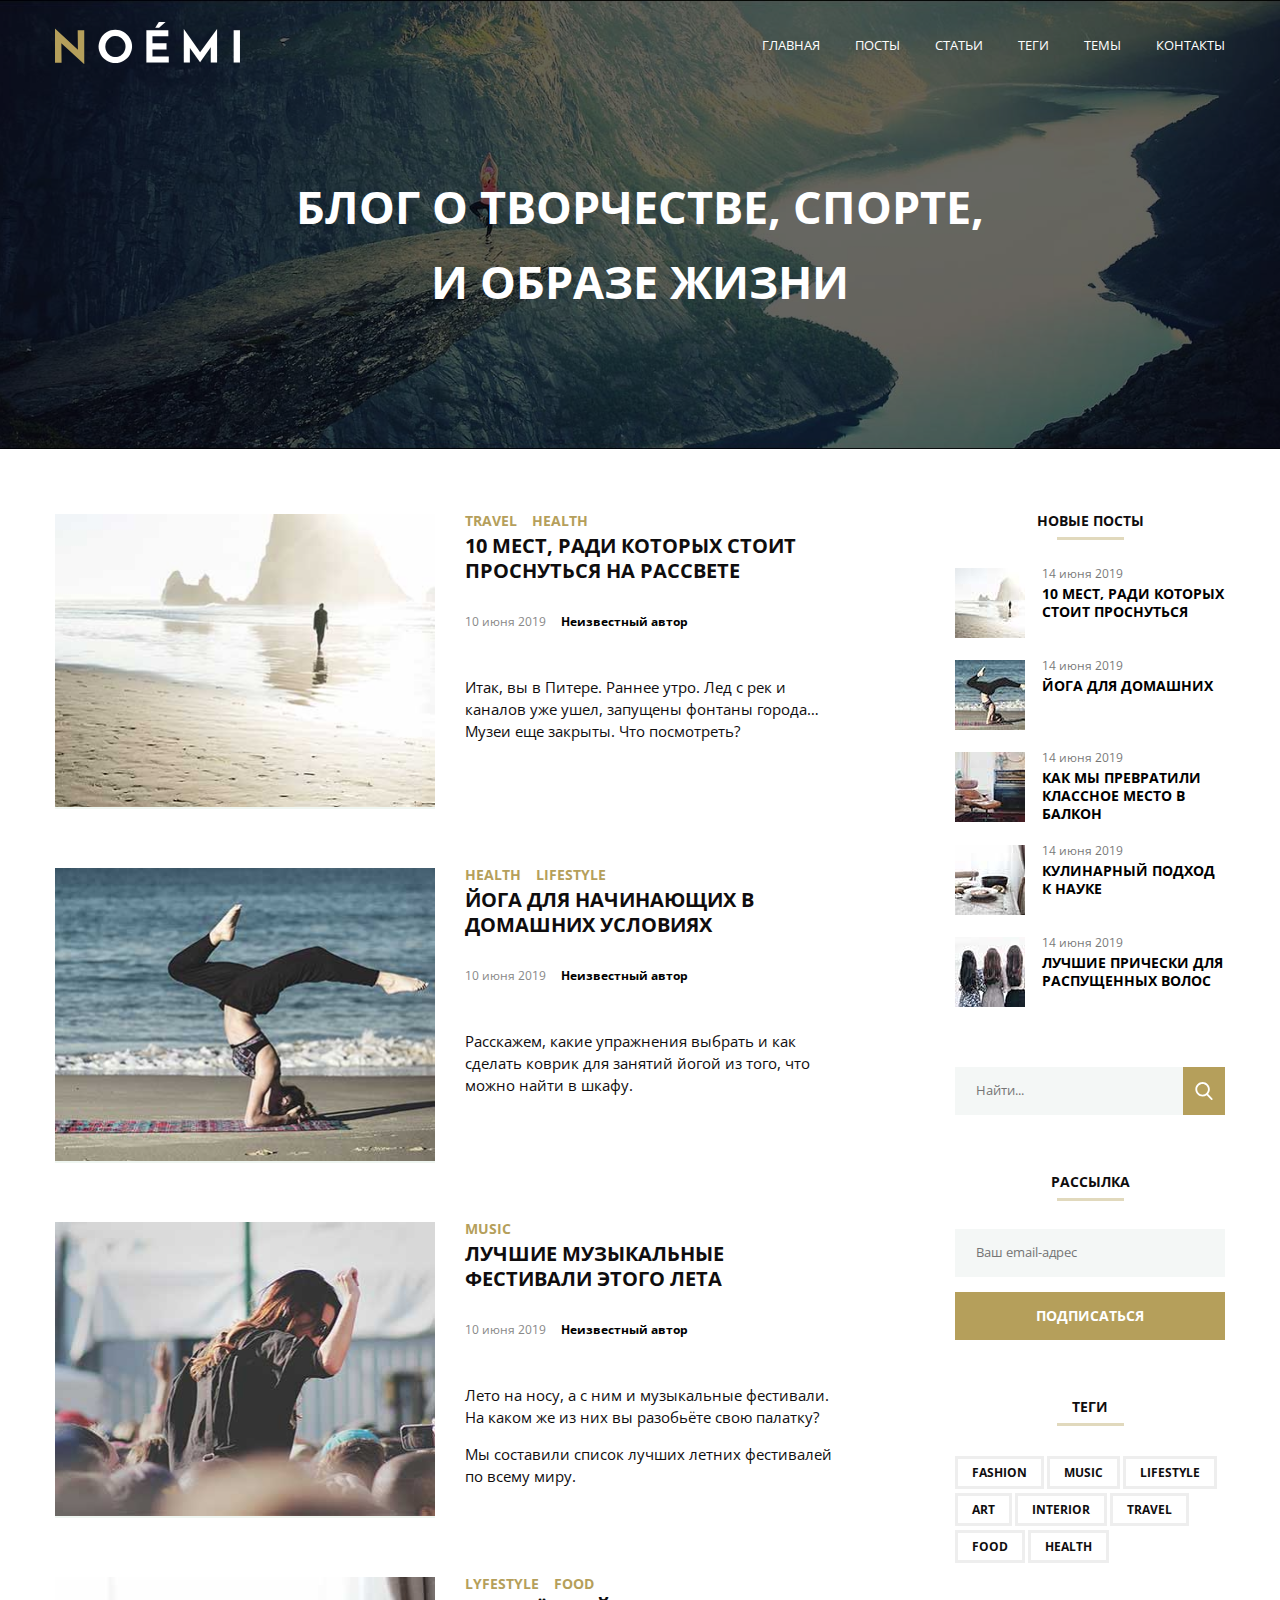
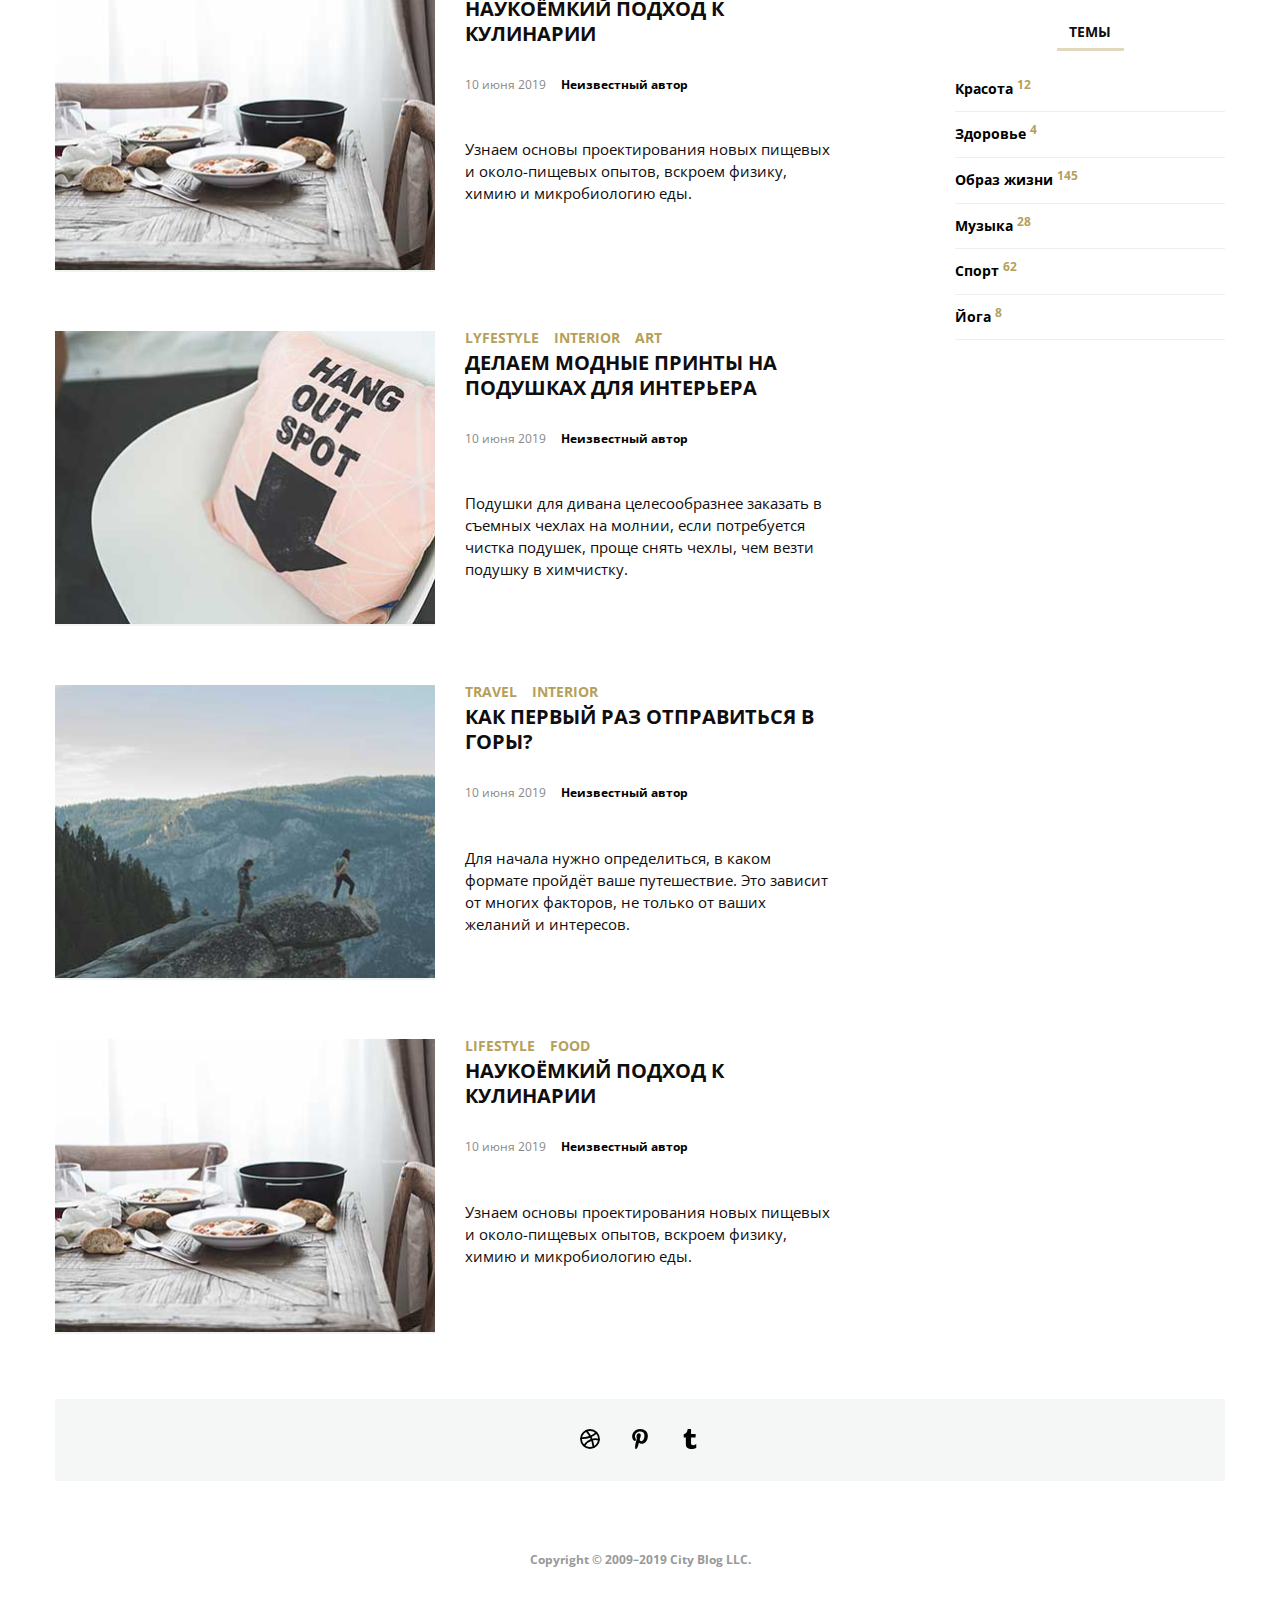
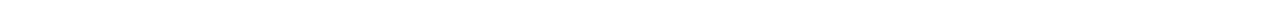
==== index.html @ 43c0dc13 "Закончена верстка макета, без адаптива. Сделан ПиксельПерфект" ====
<!DOCTYPE html>
<html lang="en">

<head>
    <meta charset="UTF-8">
    <meta http-equiv="X-UA-Compatible" content="IE=edge">
    <meta name="viewport" content="width=device-width, initial-scale=1.0">
    <title>NOEMI Modern</title>
    <!-- style -->
    <link rel="stylesheet" href="./css/style.css">
</head>

<body>

    <!-- header -->
    <header class="header">
        <div class="container header-wrp">
            <div class="header-line">
                <div class="header-logo">
                    <a href="#" title="NOEMI Modern">
                        <img class="header-logo__img" src="./images/noemi-logo.svg" alt="Логотип">
                    </a>
                </div>
                <nav class="header-nav">
                    <ul class="header-nav__list">
                        <li class="header-nav__item">
                            <a class="header-nav__link" href="#" title="Главная">Главная</a>
                        </li>
                        <li class="header-nav__item">
                            <a class="header-nav__link" href="#" title="Посты">Посты</a>
                        </li>
                        <li class="header-nav__item">
                            <a class="header-nav__link" href="#" title="Статьи">Статьи</a>
                        </li>
                        <li class="header-nav__item">
                            <a class="header-nav__link" href="#" title="Теги">Теги</a>
                        </li>
                        <li class="header-nav__item">
                            <a class="header-nav__link" href="#" title="Темы">Темы</a>
                        </li>
                        <li class="header-nav__item">
                            <a class="header-nav__link" href="#" title="Контакты">Контакты</a>
                        </li>
                    </ul>
                </nav>
            </div>
            <div class="header-intro">
                <h1 class="header-title">Блог о творчестве, спорте, и образе жизни</h1>
            </div>
        </div>
    </header>
    <!-- /header -->

    <!-- content -->
    <div class="container main-content-wrp">
        <!-- main -->
        <main class="main-content">

            <!-- article -->
            <article class="article">
                <!-- image -->
                <div class="article-image">
                    <img class="article-image__img" src="./images/last-post1.jpg"
                        alt="10 мест, ради которых стоит проснуться на рассвете">
                    <a class="article-image__link" href="#"
                        title="10 мест, ради которых стоит проснуться на рассвете">10 мест, ради которых стоит
                        проснуться на рассвете</a>
                </div>
                <!-- /image -->
                <header class="article-header">
                    <!-- tags -->
                    <ul class="article-tags__list">
                        <li class="article-tags__item">
                            <a class="article-tags__link" href="#">Travel</a>
                        </li>
                        <li class="article-tags__item">
                            <a class="article-tags__link" href="#">Health</a>
                        </li>
                    </ul>
                    <!-- /tags -->
                    <!-- title -->
                    <h3 class="article-title">
                        <a class="article-title__link" href="#">10 мест, ради которых стоит проснуться на рассвете</a>
                    </h3>
                    <!-- /title -->
                    <div class="time-and-author__wrp">
                        <!-- time -->
                        <span class="article-time">10 июня 2019</span>
                        <!-- /time -->
                        <!-- author -->
                        <div class="article-author">Неизвестный автор</div>
                        <!-- /author -->
                    </div>
                    <!-- text -->
                    <div class="article__text">
                        <p>
                            Итак, вы в Питере. Раннее утро. Лед с рек и каналов уже ушел, запущены фонтаны города… Музеи
                            еще закрыты. Что посмотреть?
                        </p>
                    </div>
                    <!-- /text -->
                </header>
            </article>
            <!-- /article -->

            <!-- article -->
            <article class="article">
                <!-- image -->
                <div class="article-image">
                    <img class="article-image__img" src="./images/last-post2.jpg"
                        alt="ЙОга для начинающих в домашних условиях">
                    <a class="article-image__link" href="#" title="ЙОга для начинающих в домашних условиях">ЙОга для
                        начинающих в домашних условиях</a>
                </div>
                <!-- /image -->
                <header class="article-header">
                    <!-- tags -->
                    <ul class="article-tags__list">
                        <li class="article-tags__item">
                            <a class="article-tags__link" href="#">health</a>
                        </li>
                        <li class="article-tags__item">
                            <a class="article-tags__link" href="#">lifestyle</a>
                        </li>
                    </ul>
                    <!-- /tags -->
                    <!-- title -->
                    <h3 class="article-title">
                        <a class="article-title__link" href="#">ЙОга для начинающих в домашних условиях</a>
                    </h3>
                    <!-- /title -->
                    <div class="time-and-author__wrp">
                        <!-- time -->
                        <span class="article-time">10 июня 2019</span>
                        <!-- /time -->
                        <!-- author -->
                        <div class="article-author">Неизвестный автор</div>
                        <!-- /author -->
                    </div>
                    <!-- text -->
                    <div class="article__text">
                        <p>
                            Расскажем, какие упражнения выбрать и как сделать коврик для занятий йогой из того, что
                            можно найти в шкафу.
                        </p>
                    </div>
                    <!-- /text -->
                </header>
            </article>
            <!-- /article -->

            <!-- article -->
            <article class="article">
                <!-- image -->
                <div class="article-image">
                    <img class="article-image__img" src="./images/last-post3.jpg"
                        alt="Лучшие музыкальные фестивали этого лета">
                    <a class="article-image__link" href="#" title="Лучшие музыкальные фестивали этого лета">Лучшие
                        музыкальные фестивали этого лета</a>
                </div>
                <!-- /image -->
                <header class="article-header">
                    <!-- tags -->
                    <ul class="article-tags__list">
                        <li class="article-tags__item">
                            <a class="article-tags__link" href="#">music</a>
                        </li>
                    </ul>
                    <!-- /tags -->
                    <!-- title -->
                    <h3 class="article-title">
                        <a class="article-title__link" href="#">Лучшие музыкальные фестивали этого лета</a>
                    </h3>
                    <!-- /title -->
                    <div class="time-and-author__wrp">
                        <!-- time -->
                        <span class="article-time">10 июня 2019</span>
                        <!-- /time -->
                        <!-- author -->
                        <div class="article-author">Неизвестный автор</div>
                        <!-- /author -->
                    </div>
                    <!-- text -->
                    <div class="article__text">
                        <p>
                            Лето на носу, а с ним и музыкальные фестивали. На каком же из них вы разобьёте свою палатку?
                        </p>
                        <p>
                            Мы составили список лучших летних фестивалей по всему миру.
                        </p>
                    </div>
                    <!-- /text -->
                </header>
            </article>
            <!-- /article -->

            <!-- article -->
            <article class="article">
                <!-- image -->
                <div class="article-image">
                    <img class="article-image__img" src="./images/last-post4.jpg" alt="Наукоёмкий подход к кулинарии">
                    <a class="article-image__link" href="#" title="Наукоёмкий подход к кулинарии">Наукоёмкий подход к
                        кулинарии</a>
                </div>
                <!-- /image -->
                <header class="article-header">
                    <!-- tags -->
                    <ul class="article-tags__list">
                        <li class="article-tags__item">
                            <a class="article-tags__link" href="#">LYFESTYLE</a>
                        </li>
                        <li class="article-tags__item">
                            <a class="article-tags__link" href="#">food</a>
                        </li>
                    </ul>
                    <!-- /tags -->
                    <!-- title -->
                    <h3 class="article-title">
                        <a class="article-title__link" href="#">Наукоёмкий подход к кулинарии</a>
                    </h3>
                    <!-- /title -->
                    <div class="time-and-author__wrp">
                        <!-- time -->
                        <span class="article-time">10 июня 2019</span>
                        <!-- /time -->
                        <!-- author -->
                        <div class="article-author">Неизвестный автор</div>
                        <!-- /author -->
                    </div>
                    <!-- text -->
                    <div class="article__text">
                        <p>
                            Узнаем основы проектирования новых пищевых и около-пищевых опытов, вскроем физику, химию и
                            микробиологию еды.
                        </p>
                    </div>
                    <!-- /text -->
                </header>
            </article>
            <!-- /article -->

            <!-- article -->
            <article class="article">
                <!-- image -->
                <div class="article-image">
                    <img class="article-image__img" src="./images/last-post5.jpg"
                        alt="делаем модные принты на подушках для интерьера">
                    <a class="article-image__link" href="#"
                        title="делаем модные принты на подушках для интерьера ">делаем модные принты на подушках для
                        интерьера </a>
                </div>
                <!-- /image -->
                <header class="article-header">
                    <!-- tags -->
                    <ul class="article-tags__list">
                        <li class="article-tags__item">
                            <a class="article-tags__link" href="#">LYFESTYLE</a>
                        </li>
                        <li class="article-tags__item">
                            <a class="article-tags__link" href="#">INTERIOR</a>
                        </li>
                        <li class="article-tags__item">
                            <a class="article-tags__link" href="#">art</a>
                        </li>
                    </ul>
                    <!-- /tags -->
                    <!-- title -->
                    <h3 class="article-title">
                        <a class="article-title__link" href="#">делаем модные принты на подушках для интерьера </a>
                    </h3>
                    <!-- /title -->
                    <div class="time-and-author__wrp">
                        <!-- time -->
                        <span class="article-time">10 июня 2019</span>
                        <!-- /time -->
                        <!-- author -->
                        <div class="article-author">Неизвестный автор</div>
                        <!-- /author -->
                    </div>
                    <!-- text -->
                    <div class="article__text">
                        <p>
                            Подушки для дивана целесообразнее заказать в съемных чехлах на молнии, если потребуется
                            чистка подушек, проще снять чехлы, чем везти подушку в химчистку.
                        </p>
                    </div>
                    <!-- /text -->
                </header>
            </article>
            <!-- /article -->

            <!-- article -->
            <article class="article">
                <!-- image -->
                <div class="article-image">
                    <img class="article-image__img" src="./images/last-post6.jpg"
                        alt="Как первый раз отправиться в горы?">
                    <a class="article-image__link" href="#" title="Как первый раз отправиться в горы?">Как первый раз
                        отправиться в горы?</a>
                </div>
                <!-- /image -->
                <header class="article-header">
                    <!-- tags -->
                    <ul class="article-tags__list">
                        <li class="article-tags__item">
                            <a class="article-tags__link" href="#">Travel</a>
                        </li>
                        <li class="article-tags__item">
                            <a class="article-tags__link" href="#">INTERIOR</a>
                        </li>
                    </ul>
                    <!-- /tags -->
                    <!-- title -->
                    <h3 class="article-title">
                        <a class="article-title__link" href="#">Как первый раз отправиться в горы?</a>
                    </h3>
                    <!-- /title -->
                    <div class="time-and-author__wrp">
                        <!-- time -->
                        <span class="article-time">10 июня 2019</span>
                        <!-- /time -->
                        <!-- author -->
                        <div class="article-author">Неизвестный автор</div>
                        <!-- /author -->
                    </div>
                    <!-- text -->
                    <div class="article__text">
                        <p>
                            Для начала нужно определиться, в каком формате пройдёт ваше путешествие. Это зависит от
                            многих факторов, не только от ваших желаний и интересов.
                        </p>
                    </div>
                    <!-- /text -->
                </header>
            </article>
            <!-- /article -->

            <!-- article -->
            <article class="article">
                <!-- image -->
                <div class="article-image">
                    <img class="article-image__img" src="./images/last-post4.jpg" alt="Наукоёмкий подход к кулинарии">
                    <a class="article-image__link" href="#" title="Наукоёмкий подход к кулинарии">Наукоёмкий подход к
                        кулинарии</a>
                </div>
                <!-- /image -->
                <header class="article-header">
                    <!-- tags -->
                    <ul class="article-tags__list">
                        <li class="article-tags__item">
                            <a class="article-tags__link" href="#">lifestyle</a>
                        </li>
                        <li class="article-tags__item">
                            <a class="article-tags__link" href="#">food</a>
                        </li>
                    </ul>
                    <!-- /tags -->
                    <!-- title -->
                    <h3 class="article-title">
                        <a class="article-title__link" href="#">Наукоёмкий подход к кулинарии</a>
                    </h3>
                    <!-- /title -->
                    <div class="time-and-author__wrp">
                        <!-- time -->
                        <span class="article-time">10 июня 2019</span>
                        <!-- /time -->
                        <!-- author -->
                        <div class="article-author">Неизвестный автор</div>
                        <!-- /author -->
                    </div>
                    <!-- text -->
                    <div class="article__text">
                        <p>
                            Узнаем основы проектирования новых пищевых и около-пищевых опытов, вскроем физику, химию и
                            микробиологию еды.
                        </p>
                    </div>
                    <!-- /text -->
                </header>
            </article>
            <!-- /article -->
        </main>
        <!-- /main -->

        <!-- sidebar -->
        <aside class="right-sidebar">
            <!-- latest-posts -->
            <div class="widget">
                <span class="widget__title">Новые посты</span>

                <!-- post -->
                <div class="latest-posts__wrp">
                    <div class="latest-post__image">
                        <img class="latest-post__img" src="./images/2.jpg" alt="10 мест, ради которых стоит проснуться">
                        <a class="latest-post-image__link" href="#" title="10 мест, ради которых стоит проснуться">10
                            мест, ради которых стоит проснуться</a>
                    </div>
                    <div class="latest-post__content">
                        <span class="latest-post__time">14 июня 2019</span>
                        <h4 class="latest-post__title">
                            <a class="latest-post__link" href="#">10 мест, ради которых стоит проснуться</a>
                        </h4>
                    </div>
                </div>
                <!-- /post -->

                <!-- post -->
                <div class="latest-posts__wrp">
                    <div class="latest-post__image">
                        <img class="latest-post__img" src="./images/151.jpg" alt="Йога для домашних">
                        <a class="latest-post-image__link" href="#" title="Йога для домашних">Йога для домашних</a>
                    </div>
                    <div class="latest-post__content">
                        <span class="latest-post__time">14 июня 2019</span>
                        <h4 class="latest-post__title">
                            <a class="latest-post__link" href="#">Йога для домашних</a>
                        </h4>
                    </div>
                </div>
                <!-- /post -->

                <!-- post -->
                <div class="latest-posts__wrp">
                    <div class="latest-post__image">
                        <img class="latest-post__img" src="./images/45.jpg"
                            alt="как мы превратили классное место в балкон">
                        <a class="latest-post-image__link" href="#"
                            title="как мы превратили классное место в балкон">как мы превратили классное место в
                            балкон</a>
                    </div>
                    <div class="latest-post__content">
                        <span class="latest-post__time">14 июня 2019</span>
                        <h4 class="latest-post__title">
                            <a class="latest-post__link" href="#">как мы превратили классное место в балкон</a>
                        </h4>
                    </div>
                </div>
                <!-- /post -->

                <!-- post -->
                <div class="latest-posts__wrp">
                    <div class="latest-post__image">
                        <img class="latest-post__img" src="./images/501.jpg" alt="Кулинарный подход к науке">
                        <a class="latest-post-image__link" href="#" title="Кулинарный подход к науке">Кулинарный подход
                            к науке</a>
                    </div>
                    <div class="latest-post__content">
                        <span class="latest-post__time">14 июня 2019</span>
                        <h4 class="latest-post__title">
                            <a class="latest-post__link" href="#">Кулинарный подход к науке</a>
                        </h4>
                    </div>
                </div>
                <!-- /post -->

                <!-- post -->
                <div class="latest-posts__wrp">
                    <div class="latest-post__image">
                        <img class="latest-post__img" src="./images/7.jpg" alt="Кулинарный подход к науке">
                        <a class="latest-post-image__link" href="#" title="лучшие прически для распущенных волос">лучшие
                            прически для распущенных волос</a>
                    </div>
                    <div class="latest-post__content">
                        <span class="latest-post__time">14 июня 2019</span>
                        <h4 class="latest-post__title">
                            <a class="latest-post__link" href="#">лучшие прически для распущенных волос</a>
                        </h4>
                    </div>
                </div>
                <!-- /post -->
            </div>
            <!-- /latest-posts -->

            <!-- search-form -->
            <div class="widget">
                <form class="search-form" action="#" method="post">
                    <label class="search-form__label">
                        <input class="search-form__input widget-input" type="text" placeholder="Найти..." required>
                    </label>
                    <input class="search-form__button widget-button" type="submit" value="">
                </form>
            </div>

            <!-- /search-form -->

            <!-- search-form -->
            <div class="widget">
                <span class="widget__title">Рассылка</span>

                <form class="subscribe-form" action="#" method="post">
                    <label class="subscribe-form__label">
                        <input class="widget-input" type="email" placeholder="Ваш email-адрес" required>
                    </label>
                    <input class="subscribe-form__button widget-button" type="submit" value="Подписаться">
                </form>
            </div>
            <!-- /search-form -->

            <!-- tags -->
            <div class="widget">
                <span class="widget__title">Теги</span>

                <ul class="tags-widget__list">
                    <li class="tags-widget__item">
                        <a class="tags-widget__link" href="#">fashion</a>
                    </li>
                    <li class="tags-widget__item">
                        <a class="tags-widget__link" href="#">music</a>
                    </li>
                    <li class="tags-widget__item">
                        <a class="tags-widget__link" href="#">lifestyle</a>
                    </li>
                    <li class="tags-widget__item">
                        <a class="tags-widget__link" href="#">art</a>
                    </li>
                    <li class="tags-widget__item">
                        <a class="tags-widget__link" href="#">interior</a>
                    </li>
                    <li class="tags-widget__item">
                        <a class="tags-widget__link" href="#">travel</a>
                    </li>
                    <li class="tags-widget__item">
                        <a class="tags-widget__link" href="#">food</a>
                    </li>
                    <li class="tags-widget__item">
                        <a class="tags-widget__link" href="#">health</a>
                    </li>
                </ul>
            </div>
            <!-- /tags -->

            <!-- categories -->
            <div class="widget">
                <span class="widget__title">Темы</span>
                
                <ul class="categories-widget__list">
                    <li class="categories-widget__item">
                        <a class="categories-widget__link" href="#">Красота</a>
                        <span class="categories-widget__counter">12</span>
                    </li>
                    <li class="categories-widget__item">
                        <a class="categories-widget__link" href="#">Здоровье</a>
                        <span class="categories-widget__counter">4</span>
                    </li>
                    <li class="categories-widget__item">
                        <a class="categories-widget__link" href="#">Образ жизни</a>
                        <span class="categories-widget__counter">145</span>
                    </li>
                    <li class="categories-widget__item">
                        <a class="categories-widget__link" href="#">Музыка</a>
                        <span class="categories-widget__counter">28</span>
                    </li>
                    <li class="categories-widget__item">
                        <a class="categories-widget__link" href="#">Спорт</a>
                        <span class="categories-widget__counter">62</span>
                    </li>
                    <li class="categories-widget__item">
                        <a class="categories-widget__link" href="#">Йога</a>
                        <span class="categories-widget__counter">8</span>
                    </li>
                </ul>
            </div>            
            <!-- /categories -->

        </aside>
        <!-- /sidebar -->
    </div>
    <!-- /content -->

    <!-- footer -->
    <footer class="footer">
        <div class="container">
            <div class="social">
                <nav class="social-nav">
                    <!-- social-link -->
                    <a class="social-nav__link" href="#" target="_blank" title="Dribbble">
                        <svg xmlns="http://www.w3.org/2000/svg" height="20" width="20" viewBox="0 0 20 20">
                            <g fill="none" fill-rule="evenodd" stroke="#000" stroke-linecap="round"
                                stroke-linejoin="round" stroke-width="1.8" transform="translate(1 1)">
                                <circle cx="9" cy="9" r="9" />
                                <path
                                    d="M5.4.9c2.1222 2.3565 3.7222 4.7865 4.8 7.29 1.0778 2.5035 1.8778 5.4735 2.4 8.91" />
                                <path
                                    d="M.201 8.0853c3.4904.1103 6.5893-.4006 9.2966-1.5327C12.257 5.399 14.191 4.1147 15.3 2.7M3.6 15.3c1.8876-3.0496 4.9253-4.963 7.4854-5.748 2.8247-.866 4.3048-.6496 6.9146.2087" />
                            </g>
                        </svg>
                    </a>
                    <!-- /social-link -->
                    <!-- social-link -->
                    <a class="social-nav__link" href="#" target="_blank" title="Pinterest">
                        <svg xmlns="http://www.w3.org/2000/svg" height="20" width="20" viewBox="0 0 310.05 310.05">
                            <g id="XMLID_798_">
                                <path id="XMLID_799_" d="M245.265,31.772C223.923,11.284,194.388,0,162.101,0c-49.32,0-79.654,20.217-96.416,37.176
		c-20.658,20.9-32.504,48.651-32.504,76.139c0,34.513,14.436,61.003,38.611,70.858c1.623,0.665,3.256,1,4.857,1
		c5.1,0,9.141-3.337,10.541-8.69c0.816-3.071,2.707-10.647,3.529-13.936c1.76-6.495,0.338-9.619-3.5-14.142
		c-6.992-8.273-10.248-18.056-10.248-30.788c0-37.818,28.16-78.011,80.352-78.011c41.412,0,67.137,23.537,67.137,61.425
		c0,23.909-5.15,46.051-14.504,62.35c-6.5,11.325-17.93,24.825-35.477,24.825c-7.588,0-14.404-3.117-18.705-8.551
		c-4.063-5.137-5.402-11.773-3.768-18.689c1.846-7.814,4.363-15.965,6.799-23.845c4.443-14.392,8.643-27.985,8.643-38.83
		c0-18.55-11.404-31.014-28.375-31.014c-21.568,0-38.465,21.906-38.465,49.871c0,13.715,3.645,23.973,5.295,27.912
		c-2.717,11.512-18.865,79.953-21.928,92.859c-1.771,7.534-12.44,67.039,5.219,71.784c19.841,5.331,37.576-52.623,39.381-59.172
		c1.463-5.326,6.582-25.465,9.719-37.845c9.578,9.226,25,15.463,40.006,15.463c28.289,0,53.73-12.73,71.637-35.843
		c17.367-22.418,26.932-53.664,26.932-87.978C276.869,77.502,265.349,51.056,245.265,31.772z" />
                            </g>
                        </svg>
                    </a>
                    <!-- /social-link -->
                    <!-- social-link -->
                    <a class="social-nav__link" href="#" target="_blank" title="Tumblr">
                        <svg xmlns="http://www.w3.org/2000/svg" height="20" width="20" viewBox="0 0 310 310">
                            <g id="XMLID_828_">
                                <path id="XMLID_829_" d="M249.775,236.928c-1.613-0.873-3.58-0.789-5.119,0.221c-14.15,9.295-28.469,14.007-42.557,14.007
		c-7.678,0-14.285-1.725-20.236-5.297c-4.023-2.366-6.688-5.399-8.139-9.257c-1.107-2.978-2.43-10.9-2.43-31.739v-71.945h66.168
		c2.762,0,5-2.239,5-5V80.818c0-2.762-2.238-5-5-5h-66.168V5c0-2.762-2.238-5-5-5h-42.684c-2.523,0-4.652,1.881-4.961,4.386
		c-1.836,14.831-5.201,27.143-10.01,36.601c-4.744,9.381-11.141,17.526-19.018,24.216c-7.842,6.687-17.451,11.899-28.563,15.491
		c-2.064,0.667-3.463,2.589-3.463,4.758v42.466c0,2.761,2.238,5,5,5h28.168v100.237c0,14.492,1.523,25.36,4.656,33.218
		c3.158,7.955,8.83,15.496,16.863,22.418c7.922,6.801,17.568,12.104,28.67,15.758c10.971,3.618,23.73,5.452,37.922,5.452
		c12.416,0,24.141-1.269,34.85-3.772c10.73-2.514,22.779-6.91,35.811-13.065c1.75-0.826,2.865-2.587,2.865-4.521v-47.314
		C252.402,239.49,251.395,237.8,249.775,236.928z" />
                            </g>
                        </svg>
                    </a>
                    <!-- /social-link -->
                </nav>
            </div>
            <div class="copyrights">
                <span>Copyright © 2009–2019 City Blog LLC.</span>
            </div>
        </div>
    </footer>
    <!-- /footer -->

</body>

</html>
---- css/style.css ----
/* Reset CSS
   ========================================================================== */
@import url("./normalize.css");

/* Fonts
   ========================================================================== */
@import url('https://fonts.googleapis.com/css2?family=Open+Sans:ital,wght@0,400;0,500;0,600;0,700;1,400;1,500;1,600;1,700&display=swap');

/* Document
   ========================================================================== */
body {
    background: #fff;
    font-size: 15px;
    font-family: 'Open Sans', sans-serif;
    color: rgb(15, 13, 14);
    line-height: 1.467;
}

a {
    text-decoration: none;
    color: #0969da;
}

.container {
    margin: 0 auto;
    padding: 0 15px;
    max-width: 1170px;
}

/* Header
   ========================================================================== */
.header {
    padding: 22px 0 130px 0;
    background-image: url("../images/banner-bg.jpg");
    background-position: center center;
    background-size: cover;
    background-repeat: no-repeat;
    position: relative;
}

.header::before {
    content: "";
    background: #000;
    position: absolute;
    top: 0;
    left: 0;
    width: 100%;
    height: 100%;
    opacity: 0.6;
}

.header-wrp {
    position: relative;
    z-index: 10;
}

.header-line {
    display: flex;
    justify-content: space-between;
    align-items: center;
}

.header-logo {
    width: 185px;
}

.header-logo__img {
    width: 185px;
}

.header-nav {
    font-size: 13px;
    color: #fff;
    text-transform: uppercase;
}

.header-nav__list {
    display: flex;
    list-style: none;
    padding: 0;
    margin: 0;
}

.header-nav__item {
    /* padding: 5px; */
}

.header-nav__item:nth-child(1n+2) {
    margin: 0 0 0 35px;
}

.header-nav__link {
    color: inherit;
    text-decoration: none;
}

.header-nav__link:hover {
    text-decoration: underline;
}

.header-intro {
    max-width: 700px;
    /* margin: 125px auto 0 auto; */
    margin: 100px auto 0 auto;
    color: #fff;
    line-height: 1;
}

.header-title {
    font-size: 45px;
    font-weight: 700;
    text-transform: uppercase;
    line-height: 1.667;
    text-align: center;
    margin: 0;
}

/* Main-content
   ========================================================================== */
.main-content-wrp {
    display: flex;
    justify-content: space-between;
    padding-top: 65px;
    padding-bottom: 65px;
}

.main-content {
    box-sizing: border-box;
    /* width: 100%;
    margin: 0 120px 0 0; */
    flex: 0 0 780px;
}

.right-sidebar {
    box-sizing: border-box;
    flex: 0 0 270px;
}

/* Article
   ========================================================================== */
.article {
    display: flex;
    align-items: flex-start;
    font-size: 15px;
    font-family: "Open Sans";
    color: #0f0d0e;
}

.article:nth-child(1n+2) {
    margin: 59px 0 0 0;
}

.article-image {
    flex: 1 0 380px;

    background-color: #eff6f1;
    line-height: 1;
    margin: 0 30px 0 0;
    position: relative;
    overflow: hidden;
}

.article-image__img {
    width: 100%;
    height: 100%;
    object-fit: cover;
    transition: 1s;
}

/* .article-image__img .article-image__link:hover {
    transform: scale(1.2);
} */

.article-image__link {
    position: absolute;
    top: 0;
    left: 0;
    bottom: 0;
    right: 0;
    opacity: 0;
}

.article-header {}

.article-tags__list {
    display: flex;
    list-style: none;
    padding: 0;
    margin: 0;
    text-transform: uppercase;
    line-height: 1;
}

.article-tags__item {
    font-size: 14px;
    color: #b59f5b;
    font-weight: 700;
}

.article-tags__item:nth-child(1n+2) {
    margin: 0 0 0 15px;
}

.article-tags__link {
    color: inherit;
    text-decoration: none;
}

.article-tags__link:hover {
    text-decoration: underline;
}

.article-title {
    font-size: 20px;
    line-height: 25px;
    font-weight: 700;
    color: #0f0d0e;
    text-transform: uppercase;
    margin: 5px 0 30px 0;
}

.article-title__link {
    color: inherit;
    text-decoration: none;
    transition: color 0.2s ease-in;
}

.article-title__link:hover {
    color: #b59f5b;
}

.time-and-author__wrp {
    display: flex;
    margin: 0 0 45px 0;
}

.article-time {
    color: #888888;
    font-size: 12px;
}

.article-author {
    color: #000000;
    font-weight: 700;
    font-size: 12px;
    margin: 0 0 0 15px;
}

.article__text {}

.article__text p {
    /* margin: 0; */
}

/* Right sidebar
   ========================================================================== */
.widget {
    margin: 0 0 60px 0;
}

.widget__title {
    display: flex;
    flex-direction: column;
    align-items: center;
    text-align: center;
    margin: 0 0 28px 0;

    font-size: 14px;
    line-height: 1;
    font-weight: 700;
    color: #0f0d0e;
    text-transform: uppercase;
    /* position: relative; */

}

.widget__title::after {
    content: "";
    display: block;
    /* position: absolute;
    bottom: 0;
    right: 0; */
    width: 67px;
    height: 3px;
    background-color: #b59f5b;
    opacity: 0.4;
    margin: 9px 0 0 0;
}

.widget-input {
    width: 100%;
    max-height: 48px;
    box-sizing: border-box;
    padding: 19px;
    background-color: #f4f7f6;
    border: 2px solid #f4f7f6;

    font-size: 13px;
    color: #000000;
}

.widget-input:focus {
    outline: none;
    border: 2px solid #b59f5b;
}

.widget-button {
    height: 48px;
    border: 0;

    background-color: #b59f5b;

    font-size: 14px;
    color: #fff;
    font-weight: 700;
    text-align: center;
    text-transform: uppercase;

    cursor: pointer;
    transition: background-color 0.2s ease-in-out;
}

.widget-button:hover {
    background-color: #323232;
}

/* Latest Posts
   ========================================================================== */
.latest-posts {}

.latest-posts__wrp {
    display: flex;
    align-items: flex-start;
    font-size: 12px;
    color: #000000;
}

.latest-posts__wrp {
    margin: 0 0 22px 0;
}
.latest-posts__wrp:last-child {
    margin: 0;
}

.latest-post__image {
    flex: 0 0 70px;
    height: 70px;
    position: relative;
    line-height: 1;
    margin: 0 17px 0 0;
    background-color: #f4f7f6;
    overflow: hidden;
}

.latest-post__img {
    width: 100%;
    height: 100%;
    object-fit: cover;
}

.latest-post-image__link {
    display: block;
    position: absolute;
    top: 0;
    left: 0;
    width: 100%;
    height: 100%;
    border: 1px solid #000;
    opacity: 0;
}

.latest-post__content {}

.latest-post__time {
    display: block;
    margin: 0 0 5px 0;
    line-height: 1;
    opacity: 0.54;
}

.latest-post__title {
    margin: 0;
    font-size: 14px;
    line-height: 18px;
    font-weight: 700;
    text-transform: uppercase;
}

.latest-post__link {
    color: inherit;
    text-decoration: none;
    transition: color 0.2s ease-in;
}

.latest-post__link:hover {
    color: #b59f5b;
    text-decoration: none;
}

/* Search Form
   ========================================================================== */
.search-form {
    display: flex;
    align-items: center;
}

.search-form__label {
    /* display: block; */
    width: 100%;
}

.search-form__button {
    width: 48px;

    background-image: url("../images/search.svg");
    background-repeat: no-repeat;
    background-size: 18px 18px;
    background-position: center center;

    /* transform: translateX(-2px); */
}



/* Subscribe Form
   ========================================================================== */
.subscribe-form__label {
    /* display: block; */
}


.subscribe-form__button {
    width: 100%;
    margin: 15px 0 0 0;
}


/* Tags Widget
   ========================================================================== */
.tags-widget__list {
    list-style: none;
    margin: 0;
    padding: 0;
    font-size: 12px;
    line-height: 37px;
    font-weight: 700;
    color: #0f0d0e;
}

.tags-widget__item {
    display: inline-block;

}

.tags-widget__link {
    padding: 5px 14px;
    border: 3px solid #eeeeee;

    text-transform: uppercase;
    text-decoration: none;
    color: inherit;
    transition: border-color 0.2s ease-in-out;
}

.tags-widget__link:hover {
    border: 3px solid #b59f5b;
}


/* Categories Widget
   ========================================================================== */
.categories-widget__list {
    list-style: none;
    margin: 0;
    padding: 0;
    font-size: 14px;
    font-weight: 700;
    color: #000000;
}

.categories-widget__item:first-child {
    padding: 0 0 12px 0;
}

.categories-widget__item {
    padding: 12px 0;
    border-bottom: 1px solid #eeeeee;
}

.categories-widget__link {
    text-decoration: none;
    color: inherit;
    transition: color 0.2s ease-in-out;
}

.categories-widget__link:hover {
    color: #b59f5b;
}

.categories-widget__counter {
    position: relative;
    top: -5px;
    right: 0;

    font-size: 12px;
    color: #b59f5b;
}

/* Footer
   ========================================================================== */
.footer {
    padding: 0 0 40px 0;
}

.social {
    box-sizing: border-box;
    background-color: #f4f7f6;
    padding: 30px 0;
    margin: 0 0 70px 0;
}

.social-nav {
    display: flex;
    justify-content: center;
    align-items: center;
    line-height: 1;
}

.social-nav svg {
    width: auto;
    height: 20px;
}

.social-nav__link:nth-child(1n+2) {
    margin-left: 30px;
}

/* 
.social-nav__link:last-child {
    margin-right: 0;
} 
*/

.copyrights {
    font-size: 12px;
    font-weight: 700;
    color: #999999;
    text-align: center;
}
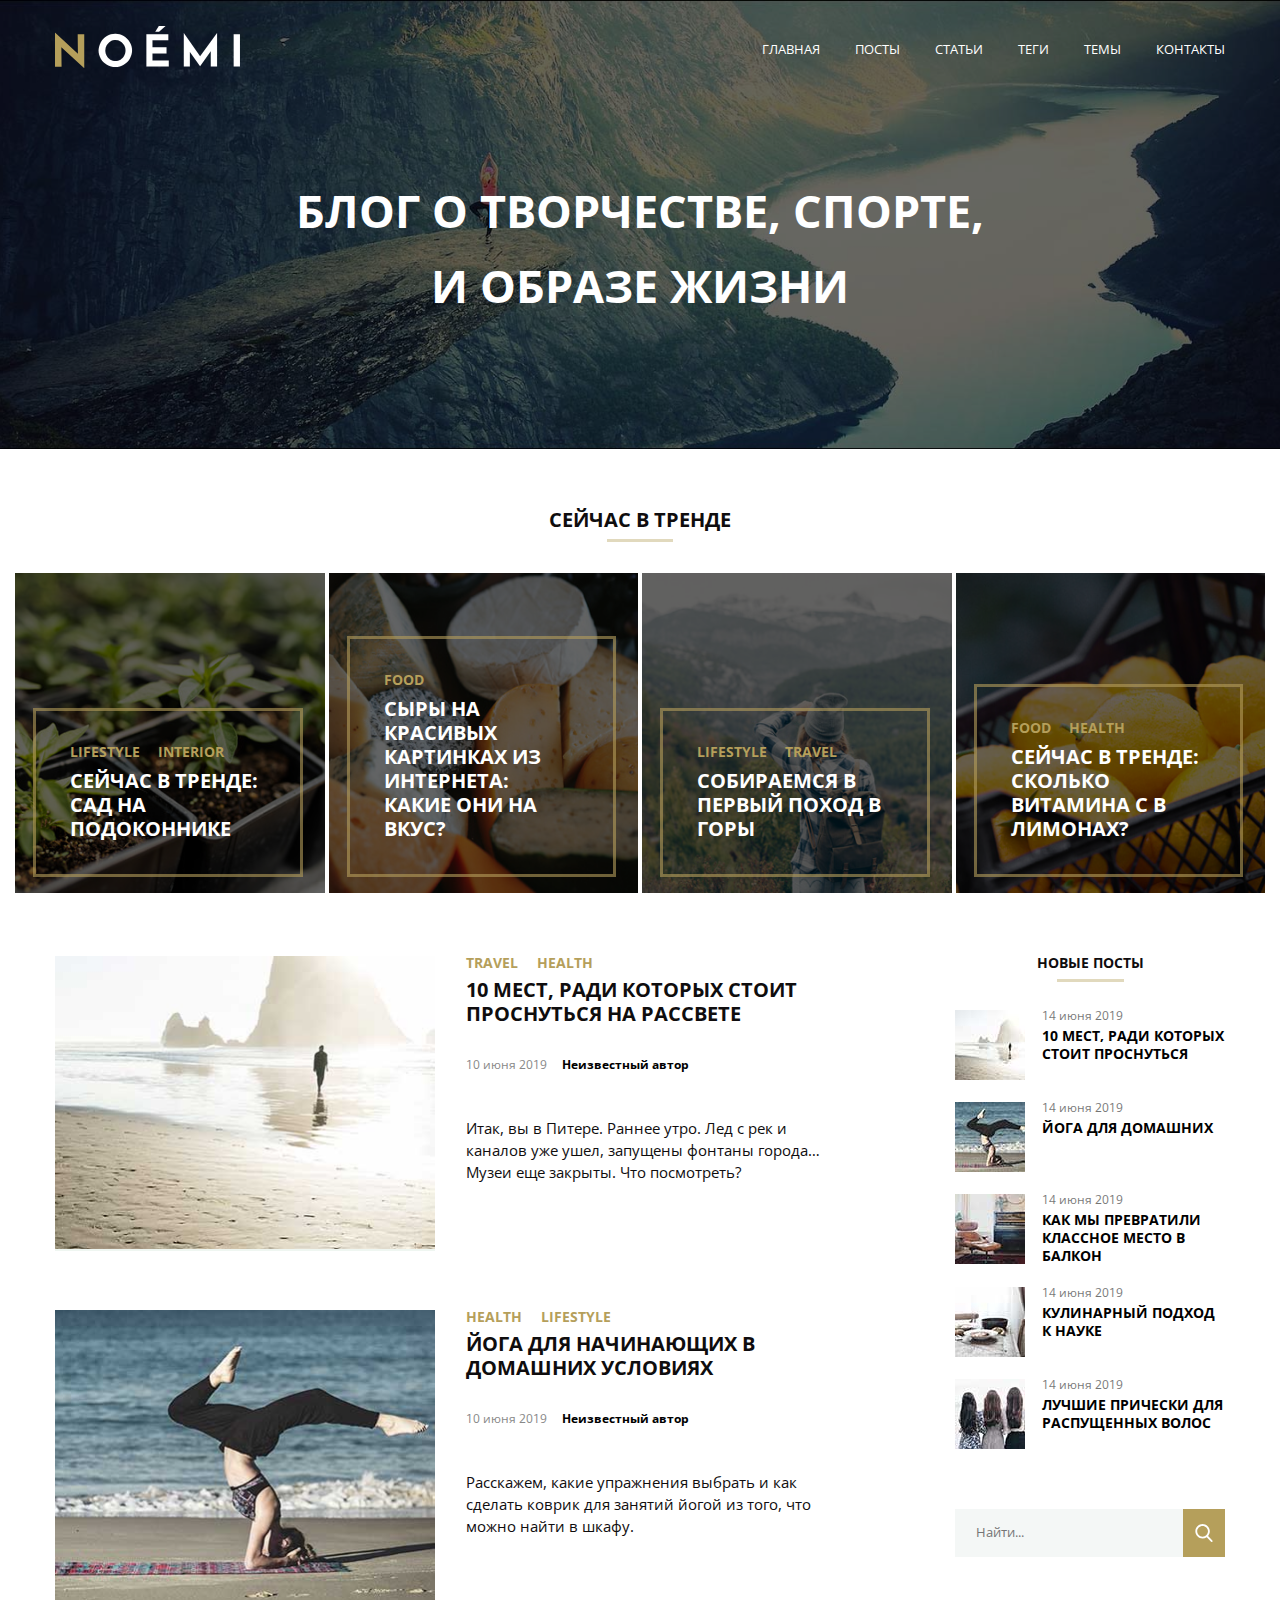
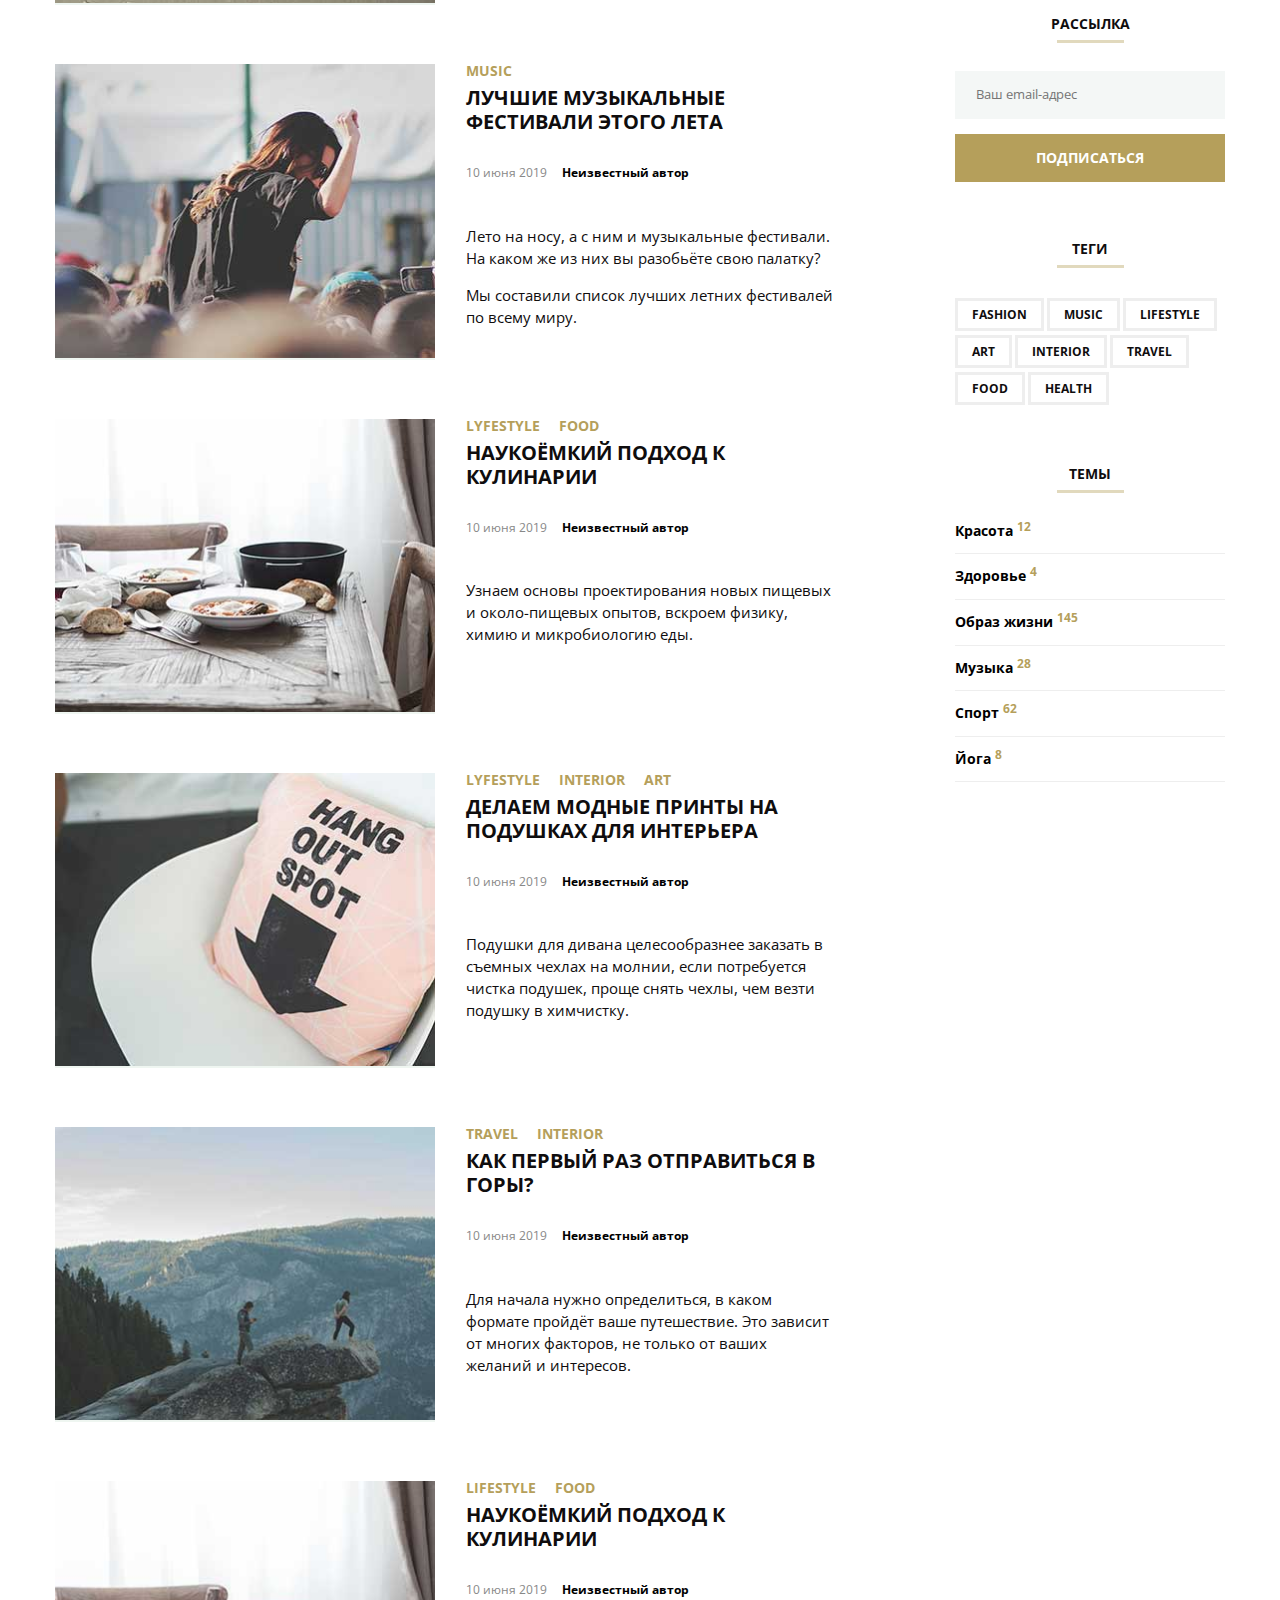
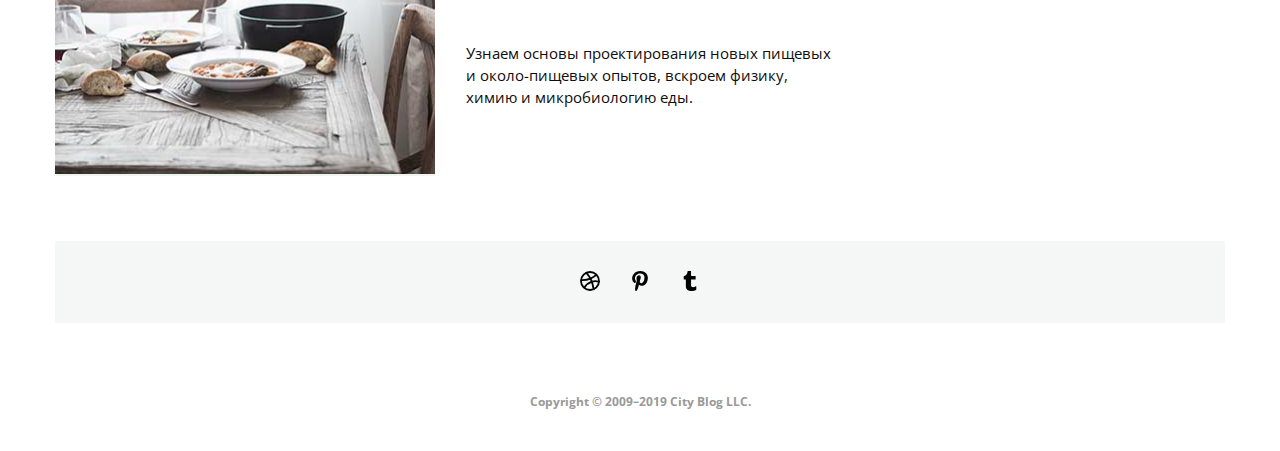
==== commit c5718ac2: "Добавил блок "Тренды" + мелки правки" ====
--- a/index.html
+++ b/index.html
@@ -50,6 +50,79 @@
         </div>
     </header>
     <!-- /header -->
+
+    <!-- trends -->
+    <section class="trends">
+        <!-- title -->
+        <h2 class="section__title">Сейчас в тренде</h2>
+        <!-- /title -->
+
+        <!-- content -->
+        <div class="trends-cards__wrp">
+            <!-- trends-card -->
+            <div class="trends-card">
+                <a class="card__link" href="#" title="Сейчас в тренде: сад на подоконнике"></a>
+                <img class="card__img" src="./images/trend1.jpg" alt="Сейчас в тренде: сад на подоконнике">
+                <div class="card__content">
+                    <ul class="card-category">
+                        <li class="card-category__item"><a class="card-category__link" href="#">lifestyle</a></li>
+                        <li class="card-category__item"><a class="card-category__link" href="#">interior</a></li>
+                    </ul>
+                    <h3 class="card__title">
+                        <a class="card__title__link" href="#" title="Сейчас в тренде: сад на подоконнике">Сейчас в тренде: сад на подоконнике</a>
+                    </h3>
+                </div>
+            </div>
+            <!-- /trends-card -->
+            <!-- trends-card -->
+            <div class="trends-card">
+                <a class="card__link" href="#" title="Cыры на красивых картинках из интернета: какие они на вкус?"></a>
+                <img class="card__img" src="./images/trend2.jpg" alt="Cыры на красивых картинках из интернета: какие они на вкус?">
+                <div class="card__content">
+                    <ul class="card-category">
+                        <li class="card-category__item"><a class="card-category__link" href="#">Food</a></li>
+                    </ul>
+                    <h3 class="card__title">
+                        <a class="card__title__link" href="#" title="Cыры на красивых картинках из интернета: какие они на вкус?">Cыры на красивых картинках из интернета: какие они на вкус?</a>
+                    </h3>
+                </div>
+            </div>
+            <!-- /trends-card -->
+            <!-- trends-card -->
+            <div class="trends-card">
+                <a class="card__link" href="#" title="СОБИРАЕМСЯ В ПЕРВЫЙ ПОХОД В ГОРЫ"></a>
+                <img class="card__img" src="./images/trend3.jpg" alt="СОБИРАЕМСЯ В ПЕРВЫЙ ПОХОД В ГОРЫ">
+                <div class="card__content">
+                    <ul class="card-category">
+                        <li class="card-category__item"><a class="card-category__link" href="#">lifestyle</a></li>
+                        <li class="card-category__item"><a class="card-category__link" href="#">Travel</a></li>
+                    </ul>
+                    <h3 class="card__title">
+                        <a class="card__title__link" href="#" title="СОБИРАЕМСЯ В ПЕРВЫЙ ПОХОД В ГОРЫ">СОБИРАЕМСЯ В ПЕРВЫЙ ПОХОД В ГОРЫ</a>
+                    </h3>
+                </div>
+            </div>
+            <!-- /trends-card -->
+            <!-- trends-card -->
+            <div class="trends-card">
+                <a class="card__link" href="#" title="Сейчас в тренде: сКОЛЬКО ВИТАМИНА c В ЛИМОНАХ?"></a>
+                <img class="card__img" src="./images/trend4.jpg" alt="Сейчас в тренде: сКОЛЬКО ВИТАМИНА c В ЛИМОНАХ?">
+                <div class="card__content">
+                    <ul class="card-category">
+                        <li class="card-category__item"><a class="card-category__link" href="#">food</a></li>
+                        <li class="card-category__item"><a class="card-category__link" href="#">health</a></li>
+                    </ul>
+                    <h3 class="card__title">
+                        <a class="card__title__link" href="#" title="Сейчас в тренде: сКОЛЬКО ВИТАМИНА c В ЛИМОНАХ?">Сейчас в тренде: сКОЛЬКО ВИТАМИНА c В ЛИМОНАХ?</a>
+                    </h3>
+                </div>
+            </div>
+            <!-- /trends-card -->
+        </div>
+        <!-- /content -->
+
+    </section>
+    <!-- /trends -->
 
     <!-- content -->
     <div class="container main-content-wrp">
@@ -532,7 +605,7 @@
             <!-- categories -->
             <div class="widget">
                 <span class="widget__title">Темы</span>
-                
+
                 <ul class="categories-widget__list">
                     <li class="categories-widget__item">
                         <a class="categories-widget__link" href="#">Красота</a>
@@ -559,7 +632,7 @@
                         <span class="categories-widget__counter">8</span>
                     </li>
                 </ul>
-            </div>            
+            </div>
             <!-- /categories -->
 
         </aside>
--- a/css/style.css
+++ b/css/style.css
@@ -30,7 +30,7 @@
 /* Header
    ========================================================================== */
 .header {
-    padding: 22px 0 130px 0;
+    padding: 26px 0 126px 0;
     background-image: url("../images/banner-bg.jpg");
     background-position: center center;
     background-size: cover;
@@ -115,12 +115,156 @@
     margin: 0;
 }
 
+/* Trends
+   ========================================================================== */
+.trends {
+    padding: 61px 0 0 0;
+}
+
+.section__title {
+    display: flex;
+    flex-direction: column;
+    align-items: center;
+    text-align: center;
+    margin: 0 0 31px 0;
+
+    font-size: 20px;
+    line-height: 1;
+    font-weight: 700;
+    color: #0f0d0e;
+    text-transform: uppercase;
+    /* position: relative; */
+
+}
+
+.section__title::after {
+    content: "";
+    display: block;
+    /* position: absolute;
+    bottom: 0;
+    right: 0; */
+    width: 66px;
+    height: 3px;
+    background-color: #b59f5b;
+    opacity: 0.4;
+    margin: 9px 0 0 0;
+}
+
+.trends-cards__wrp {
+    max-width: 1660px;
+    padding: 0 15px;
+    margin: 0 auto;
+
+    display: flex;
+    justify-content: space-between;
+}
+
+/* Trends-card
+   ========================================================================== */
+.trends-card {
+    /* border: 1px solid #000; */
+    box-sizing: border-box;
+    background-color: #eff6f1;
+    /* line-height: 0; */
+    /* width: 410px; */
+    width: 25%;
+    height: 320px;
+
+    position: relative;
+    overflow: hidden;
+}
+
+.trends-card:nth-child(1n+2) {
+    margin-left: 4px;
+}
+
+.trends-card::before {
+    content: "";
+    width: 100%;
+    height: 100%;
+    background-color: #000;
+    position: absolute;
+    opacity: 0.6;
+}
+
+.card__link {
+    position: absolute;
+    top: 0;
+    bottom: 0;
+    left: 0;
+    right: 0;
+    cursor: pointer;
+}
+
+.card__img {
+    width: 100%;
+    height: 100%;
+    object-fit: cover;
+}
+
+.card__content {
+    /* box-sizing: border-box; */
+    border: 3px solid rgba(181, 159, 91, 0.6);
+    padding: 33px 34px;
+    line-height: 1.2;
+    
+    position: absolute;
+    bottom: 16px;
+    left: 18px;
+    right: 22px;
+}
+
+.card-category {
+    list-style: none;
+    margin: 0;
+    padding: 0;
+    display: flex;
+    margin-bottom: 8px;
+
+    font-size: 14px;
+    font-weight: 700;
+    text-transform: uppercase;
+}
+
+.card-category__item {
+    color: #b59f5b;
+}
+.card-category__item:nth-child(1n+2) {
+    margin-left: 18px;
+}
+
+.card-category__link {
+    color: inherit;
+}
+
+.card-category__link:hover {
+    text-decoration: underline;
+}
+
+.card__title {
+    font-size: 20px;
+    font-weight: 700;
+    text-transform: uppercase;
+
+    color: #fff;
+    margin: 0;
+}
+
+.card__title__link {
+    color: inherit;
+    text-decoration: none;
+    transition: color 0.2s ease-in;
+}
+.card__title__link:hover {
+    color: #b59f5b;
+}
+
 /* Main-content
    ========================================================================== */
 .main-content-wrp {
     display: flex;
     justify-content: space-between;
-    padding-top: 65px;
+    padding-top: 63px;
     padding-bottom: 65px;
 }
 
@@ -155,7 +299,7 @@
 
     background-color: #eff6f1;
     line-height: 1;
-    margin: 0 30px 0 0;
+    margin: 0 31px 0 0;
     position: relative;
     overflow: hidden;
 }
@@ -198,7 +342,7 @@
 }
 
 .article-tags__item:nth-child(1n+2) {
-    margin: 0 0 0 15px;
+    margin: 0 0 0 19px;
 }
 
 .article-tags__link {
@@ -212,11 +356,11 @@
 
 .article-title {
     font-size: 20px;
-    line-height: 25px;
+    line-height: 1.2;
     font-weight: 700;
     color: #0f0d0e;
     text-transform: uppercase;
-    margin: 5px 0 30px 0;
+    margin: 8px 0 30px 0;
 }
 
 .article-title__link {
@@ -231,7 +375,7 @@
 
 .time-and-author__wrp {
     display: flex;
-    margin: 0 0 45px 0;
+    margin: 0 0 43px 0;
 }
 
 .article-time {
@@ -338,6 +482,7 @@
 .latest-posts__wrp {
     margin: 0 0 22px 0;
 }
+
 .latest-posts__wrp:last-child {
     margin: 0;
 }
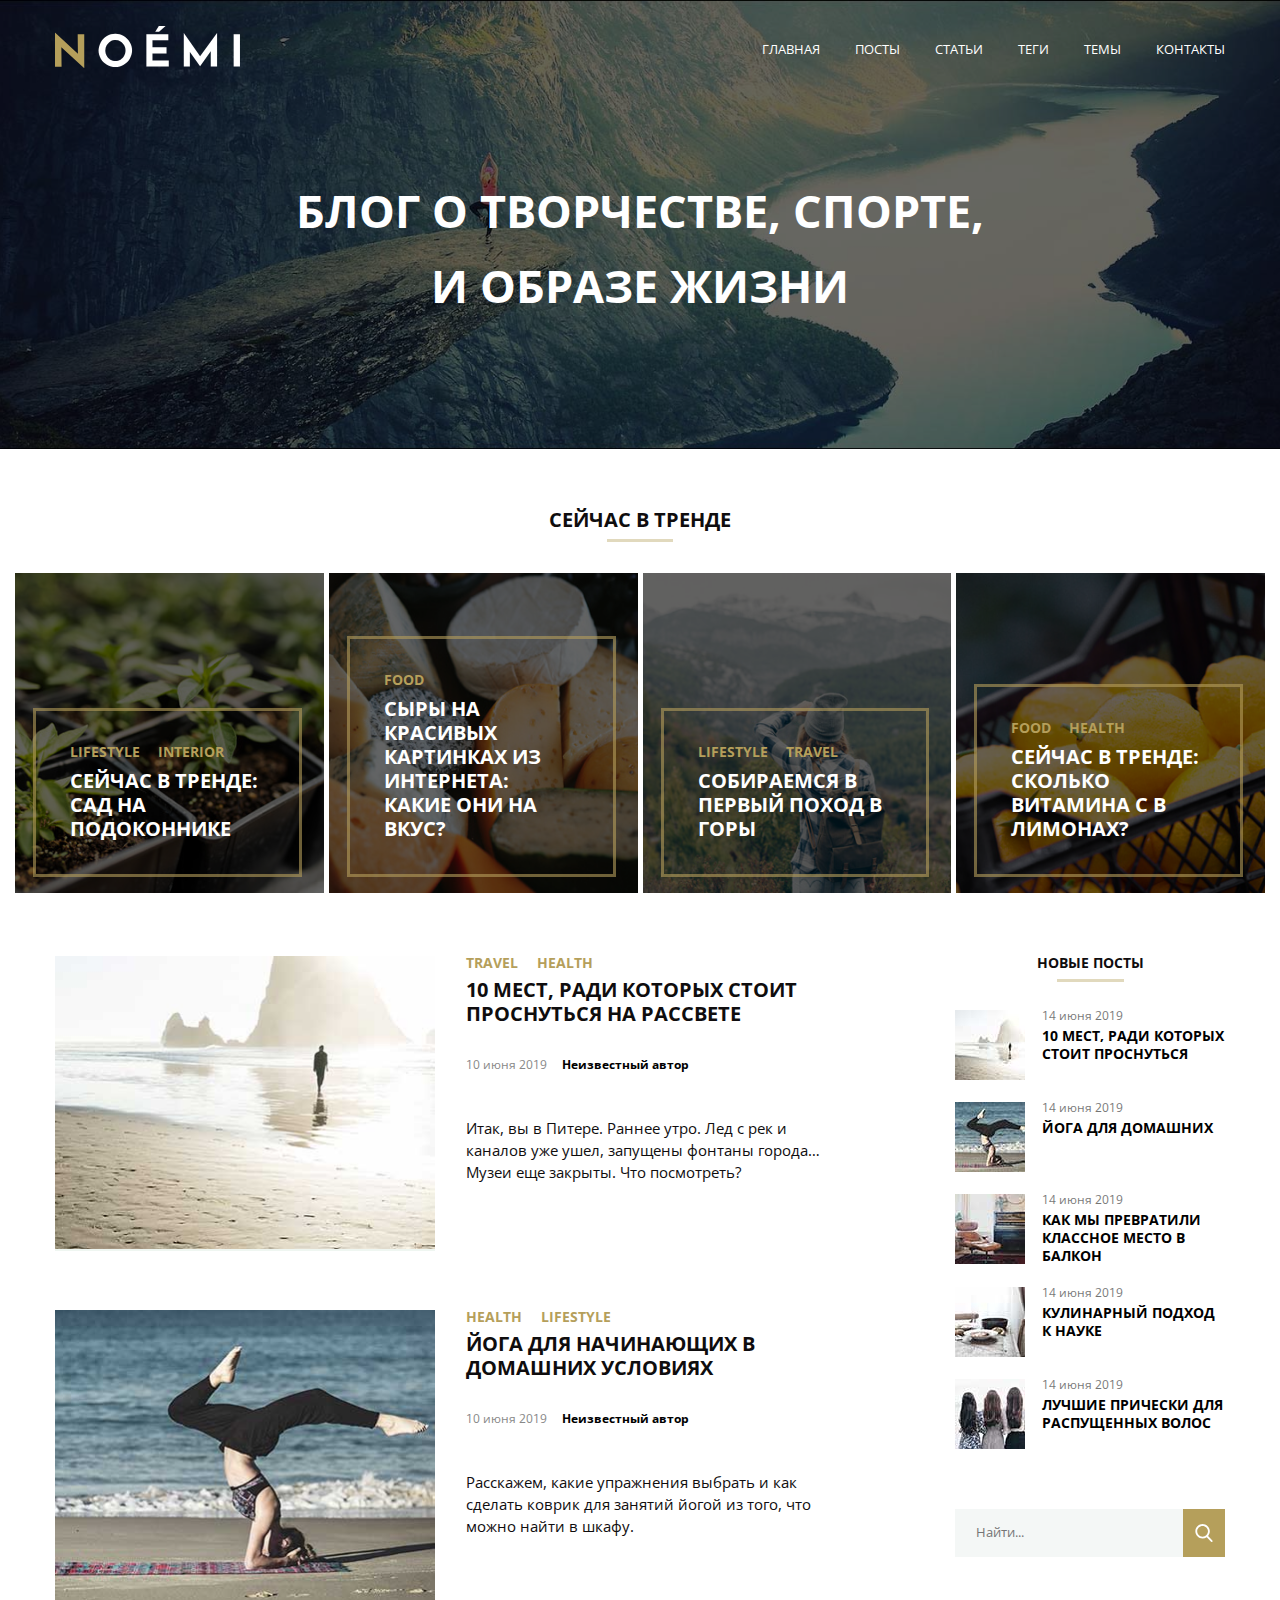
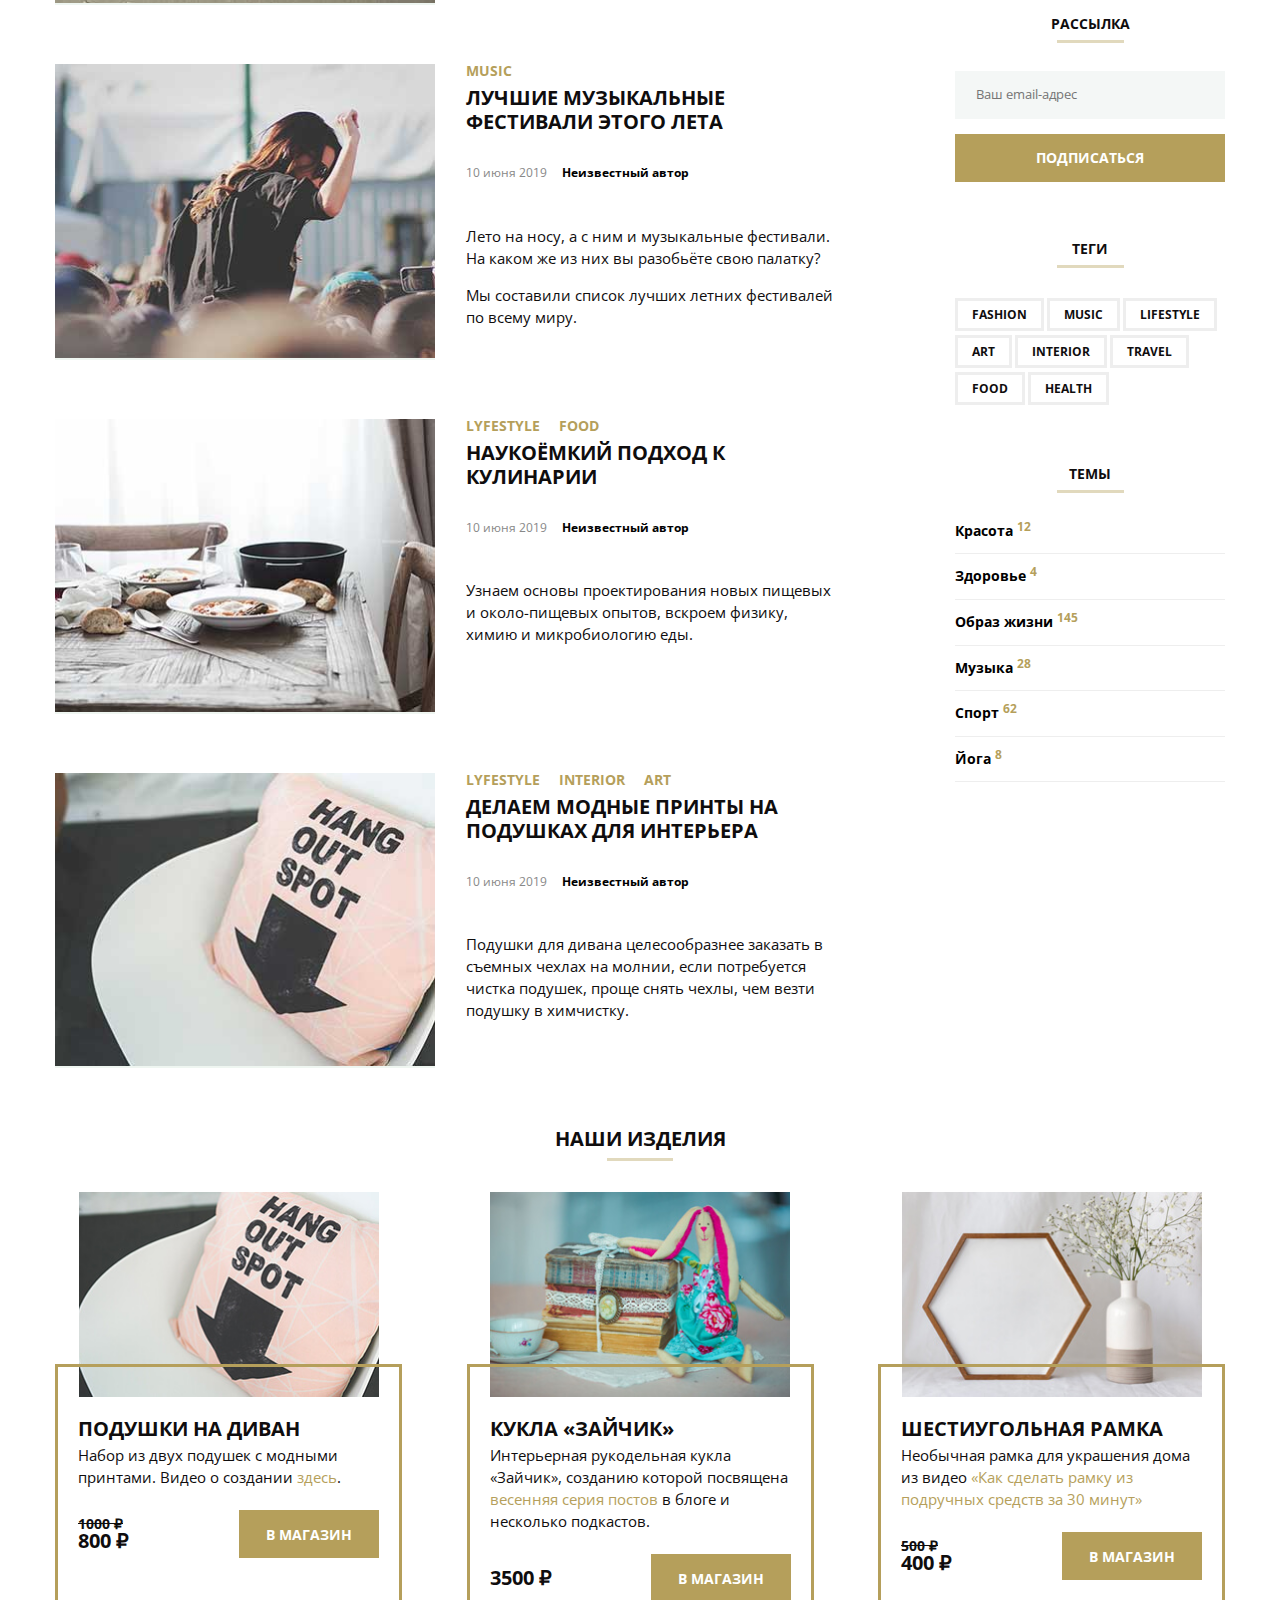
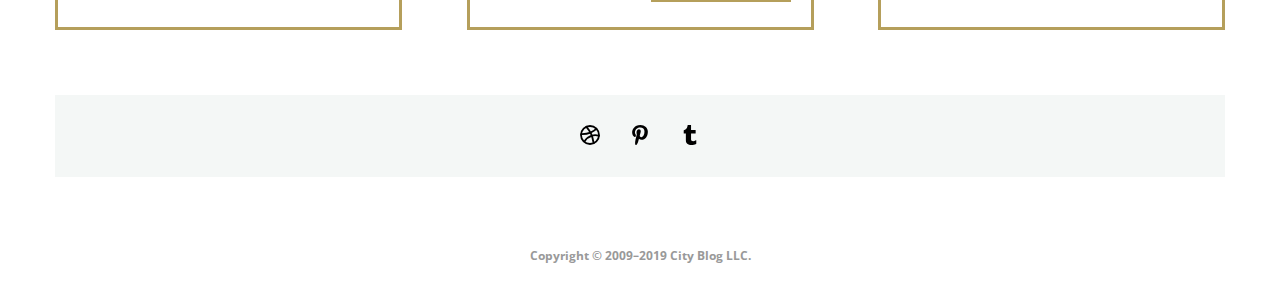
==== commit 99f899ad: "Закончил верстку Десктоп версии" ====
--- a/index.html
+++ b/index.html
@@ -56,7 +56,6 @@
         <!-- title -->
         <h2 class="section__title">Сейчас в тренде</h2>
         <!-- /title -->
-
         <!-- content -->
         <div class="trends-cards__wrp">
             <!-- trends-card -->
@@ -69,7 +68,8 @@
                         <li class="card-category__item"><a class="card-category__link" href="#">interior</a></li>
                     </ul>
                     <h3 class="card__title">
-                        <a class="card__title__link" href="#" title="Сейчас в тренде: сад на подоконнике">Сейчас в тренде: сад на подоконнике</a>
+                        <a class="card__title__link" href="#" title="Сейчас в тренде: сад на подоконнике">Сейчас в
+                            тренде: сад на подоконнике</a>
                     </h3>
                 </div>
             </div>
@@ -77,13 +77,16 @@
             <!-- trends-card -->
             <div class="trends-card">
                 <a class="card__link" href="#" title="Cыры на красивых картинках из интернета: какие они на вкус?"></a>
-                <img class="card__img" src="./images/trend2.jpg" alt="Cыры на красивых картинках из интернета: какие они на вкус?">
+                <img class="card__img" src="./images/trend2.jpg"
+                    alt="Cыры на красивых картинках из интернета: какие они на вкус?">
                 <div class="card__content">
                     <ul class="card-category">
                         <li class="card-category__item"><a class="card-category__link" href="#">Food</a></li>
                     </ul>
                     <h3 class="card__title">
-                        <a class="card__title__link" href="#" title="Cыры на красивых картинках из интернета: какие они на вкус?">Cыры на красивых картинках из интернета: какие они на вкус?</a>
+                        <a class="card__title__link" href="#"
+                            title="Cыры на красивых картинках из интернета: какие они на вкус?">Cыры на красивых
+                            картинках из интернета: какие они на вкус?</a>
                     </h3>
                 </div>
             </div>
@@ -98,7 +101,8 @@
                         <li class="card-category__item"><a class="card-category__link" href="#">Travel</a></li>
                     </ul>
                     <h3 class="card__title">
-                        <a class="card__title__link" href="#" title="СОБИРАЕМСЯ В ПЕРВЫЙ ПОХОД В ГОРЫ">СОБИРАЕМСЯ В ПЕРВЫЙ ПОХОД В ГОРЫ</a>
+                        <a class="card__title__link" href="#" title="СОБИРАЕМСЯ В ПЕРВЫЙ ПОХОД В ГОРЫ">СОБИРАЕМСЯ В
+                            ПЕРВЫЙ ПОХОД В ГОРЫ</a>
                     </h3>
                 </div>
             </div>
@@ -113,14 +117,15 @@
                         <li class="card-category__item"><a class="card-category__link" href="#">health</a></li>
                     </ul>
                     <h3 class="card__title">
-                        <a class="card__title__link" href="#" title="Сейчас в тренде: сКОЛЬКО ВИТАМИНА c В ЛИМОНАХ?">Сейчас в тренде: сКОЛЬКО ВИТАМИНА c В ЛИМОНАХ?</a>
+                        <a class="card__title__link" href="#"
+                            title="Сейчас в тренде: сКОЛЬКО ВИТАМИНА c В ЛИМОНАХ?">Сейчас в тренде: сКОЛЬКО ВИТАМИНА c В
+                            ЛИМОНАХ?</a>
                     </h3>
                 </div>
             </div>
             <!-- /trends-card -->
         </div>
         <!-- /content -->
-
     </section>
     <!-- /trends -->
 
@@ -362,96 +367,6 @@
             </article>
             <!-- /article -->
 
-            <!-- article -->
-            <article class="article">
-                <!-- image -->
-                <div class="article-image">
-                    <img class="article-image__img" src="./images/last-post6.jpg"
-                        alt="Как первый раз отправиться в горы?">
-                    <a class="article-image__link" href="#" title="Как первый раз отправиться в горы?">Как первый раз
-                        отправиться в горы?</a>
-                </div>
-                <!-- /image -->
-                <header class="article-header">
-                    <!-- tags -->
-                    <ul class="article-tags__list">
-                        <li class="article-tags__item">
-                            <a class="article-tags__link" href="#">Travel</a>
-                        </li>
-                        <li class="article-tags__item">
-                            <a class="article-tags__link" href="#">INTERIOR</a>
-                        </li>
-                    </ul>
-                    <!-- /tags -->
-                    <!-- title -->
-                    <h3 class="article-title">
-                        <a class="article-title__link" href="#">Как первый раз отправиться в горы?</a>
-                    </h3>
-                    <!-- /title -->
-                    <div class="time-and-author__wrp">
-                        <!-- time -->
-                        <span class="article-time">10 июня 2019</span>
-                        <!-- /time -->
-                        <!-- author -->
-                        <div class="article-author">Неизвестный автор</div>
-                        <!-- /author -->
-                    </div>
-                    <!-- text -->
-                    <div class="article__text">
-                        <p>
-                            Для начала нужно определиться, в каком формате пройдёт ваше путешествие. Это зависит от
-                            многих факторов, не только от ваших желаний и интересов.
-                        </p>
-                    </div>
-                    <!-- /text -->
-                </header>
-            </article>
-            <!-- /article -->
-
-            <!-- article -->
-            <article class="article">
-                <!-- image -->
-                <div class="article-image">
-                    <img class="article-image__img" src="./images/last-post4.jpg" alt="Наукоёмкий подход к кулинарии">
-                    <a class="article-image__link" href="#" title="Наукоёмкий подход к кулинарии">Наукоёмкий подход к
-                        кулинарии</a>
-                </div>
-                <!-- /image -->
-                <header class="article-header">
-                    <!-- tags -->
-                    <ul class="article-tags__list">
-                        <li class="article-tags__item">
-                            <a class="article-tags__link" href="#">lifestyle</a>
-                        </li>
-                        <li class="article-tags__item">
-                            <a class="article-tags__link" href="#">food</a>
-                        </li>
-                    </ul>
-                    <!-- /tags -->
-                    <!-- title -->
-                    <h3 class="article-title">
-                        <a class="article-title__link" href="#">Наукоёмкий подход к кулинарии</a>
-                    </h3>
-                    <!-- /title -->
-                    <div class="time-and-author__wrp">
-                        <!-- time -->
-                        <span class="article-time">10 июня 2019</span>
-                        <!-- /time -->
-                        <!-- author -->
-                        <div class="article-author">Неизвестный автор</div>
-                        <!-- /author -->
-                    </div>
-                    <!-- text -->
-                    <div class="article__text">
-                        <p>
-                            Узнаем основы проектирования новых пищевых и около-пищевых опытов, вскроем физику, химию и
-                            микробиологию еды.
-                        </p>
-                    </div>
-                    <!-- /text -->
-                </header>
-            </article>
-            <!-- /article -->
         </main>
         <!-- /main -->
 
@@ -639,6 +554,80 @@
         <!-- /sidebar -->
     </div>
     <!-- /content -->
+
+    <!-- shop -->
+    <section class="shop">
+        <div class="container">
+            <!-- title -->
+            <h2 class="section__title">Наши изделия</h2>
+            <!-- /title -->
+
+            <!-- content -->
+            <div class="shop-cards-wrp">
+
+                <!-- shop-card -->
+                <div class="shop-card">
+                    <div class="shop-card__picture">
+                        <a class="shop-card__link" href="#" title="Подушки на диван"></a>
+                        <img class="shop-card__img" src="./images/shop-item-desk1.jpg" alt="Подушки на диван">
+                    </div>
+                    <div class="shop-card__main">
+                        <h3 class="shop-card__title">Подушки на диван</h3>
+                        <p>Набор из двух подушек с модными принтами. Видео о создании <a href="#">здесь</a>.</p>
+                        <div class="shop-card__footer">
+                            <div class="shop-card__price">
+                                <span class="price-sale">1000 ₽</span>
+                                <span>800 ₽</span>
+                            </div>
+                            <a class="shop-card__button" href="#" title="В магазин">В магазин</a>
+                        </div>
+                    </div>
+                </div>
+                <!-- /shop-card -->
+                <!-- shop-card -->
+                <div class="shop-card">
+                    <div class="shop-card__picture">
+                        <a class="shop-card__link" href="#" title="Кукла «Зайчик»"></a>
+                        <img class="shop-card__img" src="./images/shop-item-desk2.jpg" alt="Кукла «Зайчик»">
+                    </div>
+                    <div class="shop-card__main">
+                        <h3 class="shop-card__title">Кукла «Зайчик»</h3>
+                        <p>Интерьерная рукодельная кукла «Зайчик», созданию которой посвящена <a href="#">весенняя серия постов</a> в блоге и несколько подкастов.</p>
+                        <div class="shop-card__footer">
+                            <div class="shop-card__price">
+                                <span>3500 ₽</span>
+                            </div>
+                            <a class="shop-card__button" href="#" title="В магазин">В магазин</a>
+                        </div>
+                    </div>
+                </div>
+                <!-- /shop-card -->
+                <!-- shop-card -->
+                <div class="shop-card">
+                    <div class="shop-card__picture">
+                        <a class="shop-card__link" href="#" title="Шестиугольная рамка"></a>
+                        <img class="shop-card__img" src="./images/shop-item-desk3.jpg" alt="Шестиугольная рамка">
+                        <!-- <img class="shop-card__img" src="https://img.freepik.com/free-vector/night-ocean-landscape-full-moon-stars-shine_107791-7397.jpg?w=2000" alt="Шестиугольная рамка"> -->
+                    </div>
+                    <div class="shop-card__main">
+                        <h3 class="shop-card__title">Шестиугольная рамка</h3>
+                        <p>Необычная рамка для украшения дома из видео <a href="#">«Как сделать рамку из подручных средств за 30 минут»</a> </p>
+                        <div class="shop-card__footer">
+                            <div class="shop-card__price">
+                                <span class="price-sale">500 ₽</span>
+                                <span>400 ₽</span>
+                            </div>
+                            <a class="shop-card__button" href="#" title="В магазин">В магазин</a>
+                        </div>
+                    </div>
+                </div>
+                <!-- /shop-card -->
+
+            </div>
+            <!-- /content -->
+        </div>
+    </section>
+    <!-- /shop -->
 
     <!-- footer -->
     <footer class="footer">
--- a/css/style.css
+++ b/css/style.css
@@ -18,7 +18,11 @@
 
 a {
     text-decoration: none;
-    color: #0969da;
+    color: #b59f5b;
+}
+
+a:hover {
+    text-decoration: underline;
 }
 
 .container {
@@ -175,7 +179,7 @@
 }
 
 .trends-card:nth-child(1n+2) {
-    margin-left: 4px;
+    margin-left: 5px;
 }
 
 .trends-card::before {
@@ -202,12 +206,16 @@
     object-fit: cover;
 }
 
+.card__link:hover .card__img {
+    transform: scale(1.2);
+}
+
 .card__content {
     /* box-sizing: border-box; */
     border: 3px solid rgba(181, 159, 91, 0.6);
     padding: 33px 34px;
     line-height: 1.2;
-    
+
     position: absolute;
     bottom: 16px;
     left: 18px;
@@ -229,6 +237,7 @@
 .card-category__item {
     color: #b59f5b;
 }
+
 .card-category__item:nth-child(1n+2) {
     margin-left: 18px;
 }
@@ -255,6 +264,7 @@
     text-decoration: none;
     transition: color 0.2s ease-in;
 }
+
 .card__title__link:hover {
     color: #b59f5b;
 }
@@ -265,7 +275,7 @@
     display: flex;
     justify-content: space-between;
     padding-top: 63px;
-    padding-bottom: 65px;
+    padding-bottom: 61px;
 }
 
 .main-content {
@@ -651,6 +661,125 @@
     color: #b59f5b;
 }
 
+/* Shop
+   ========================================================================== */
+.shop {
+    padding-bottom: 37px;
+}
+
+.shop-cards-wrp {
+    display: flex;
+    justify-content: space-between;
+}
+
+/* Shop-card
+   ========================================================================== */
+.shop-card {
+    box-sizing: border-box;
+    /* width: 33.333%; */
+    max-width: 347px;
+
+    /* display: flex;
+    flex-direction: column;
+    align-items: center; */
+
+}
+
+.shop-card:nth-child(1n+2) {
+    margin-left: 5px;
+}
+
+.shop-card__picture {
+    box-sizing: border-box;
+    width: 300px;
+    height: 205px;
+    background-color: #eff6f1;
+    margin: 0 auto;
+    position: relative;
+    overflow: hidden;
+}
+
+.shop-card__link {
+    position: absolute;
+    top: 0;
+    bottom: 0;
+    left: 0;
+    right: 0;
+}
+
+.shop-card__img {
+    width: 100%;
+    height: 100%;
+    object-fit: cover;
+}
+
+.shop-card__main {
+    box-sizing: border-box;
+    border: 3px solid #b59f5b;
+    padding: 50px 20px 20px 20px;
+    transform: translateY(-33px);
+    /* margin-top: -33px; */
+    height: calc(100% - 200px);
+}
+
+.shop-card__title {
+    font-size: 20px;
+    line-height: 1.2;
+    font-weight: 700;
+    text-transform: uppercase;
+    color: #0f0d0e;
+    margin: 0;
+}
+
+.shop-card p {
+    margin-top: 3px;
+    margin-bottom: 22px;
+}
+
+.shop-card__footer {
+    display: flex;
+    align-items: center;
+    justify-content: space-between;
+}
+
+.shop-card__price {
+    font-size: 20px;
+    font-weight: 700;
+    line-height: 1;
+}
+
+.shop-card__price span {
+    display: block;
+}
+
+.price-sale {
+    font-size: 14px;
+    text-decoration: line-through;
+}
+
+.shop-card__button {
+    display: block;
+    box-sizing: border-box;
+    width: 140px;
+    height: 48px;
+    padding: 15px;
+
+    background-color: #b59f5b;
+
+    font-size: 14px;
+    color: #fff;
+    font-weight: 700;
+    text-align: center;
+    text-transform: uppercase;
+
+    cursor: pointer;
+    transition: background-color 0.2s ease-in-out;
+}
+
+.shop-card__button:hover {
+    background-color: #323232;
+}
+
 /* Footer
    ========================================================================== */
 .footer {
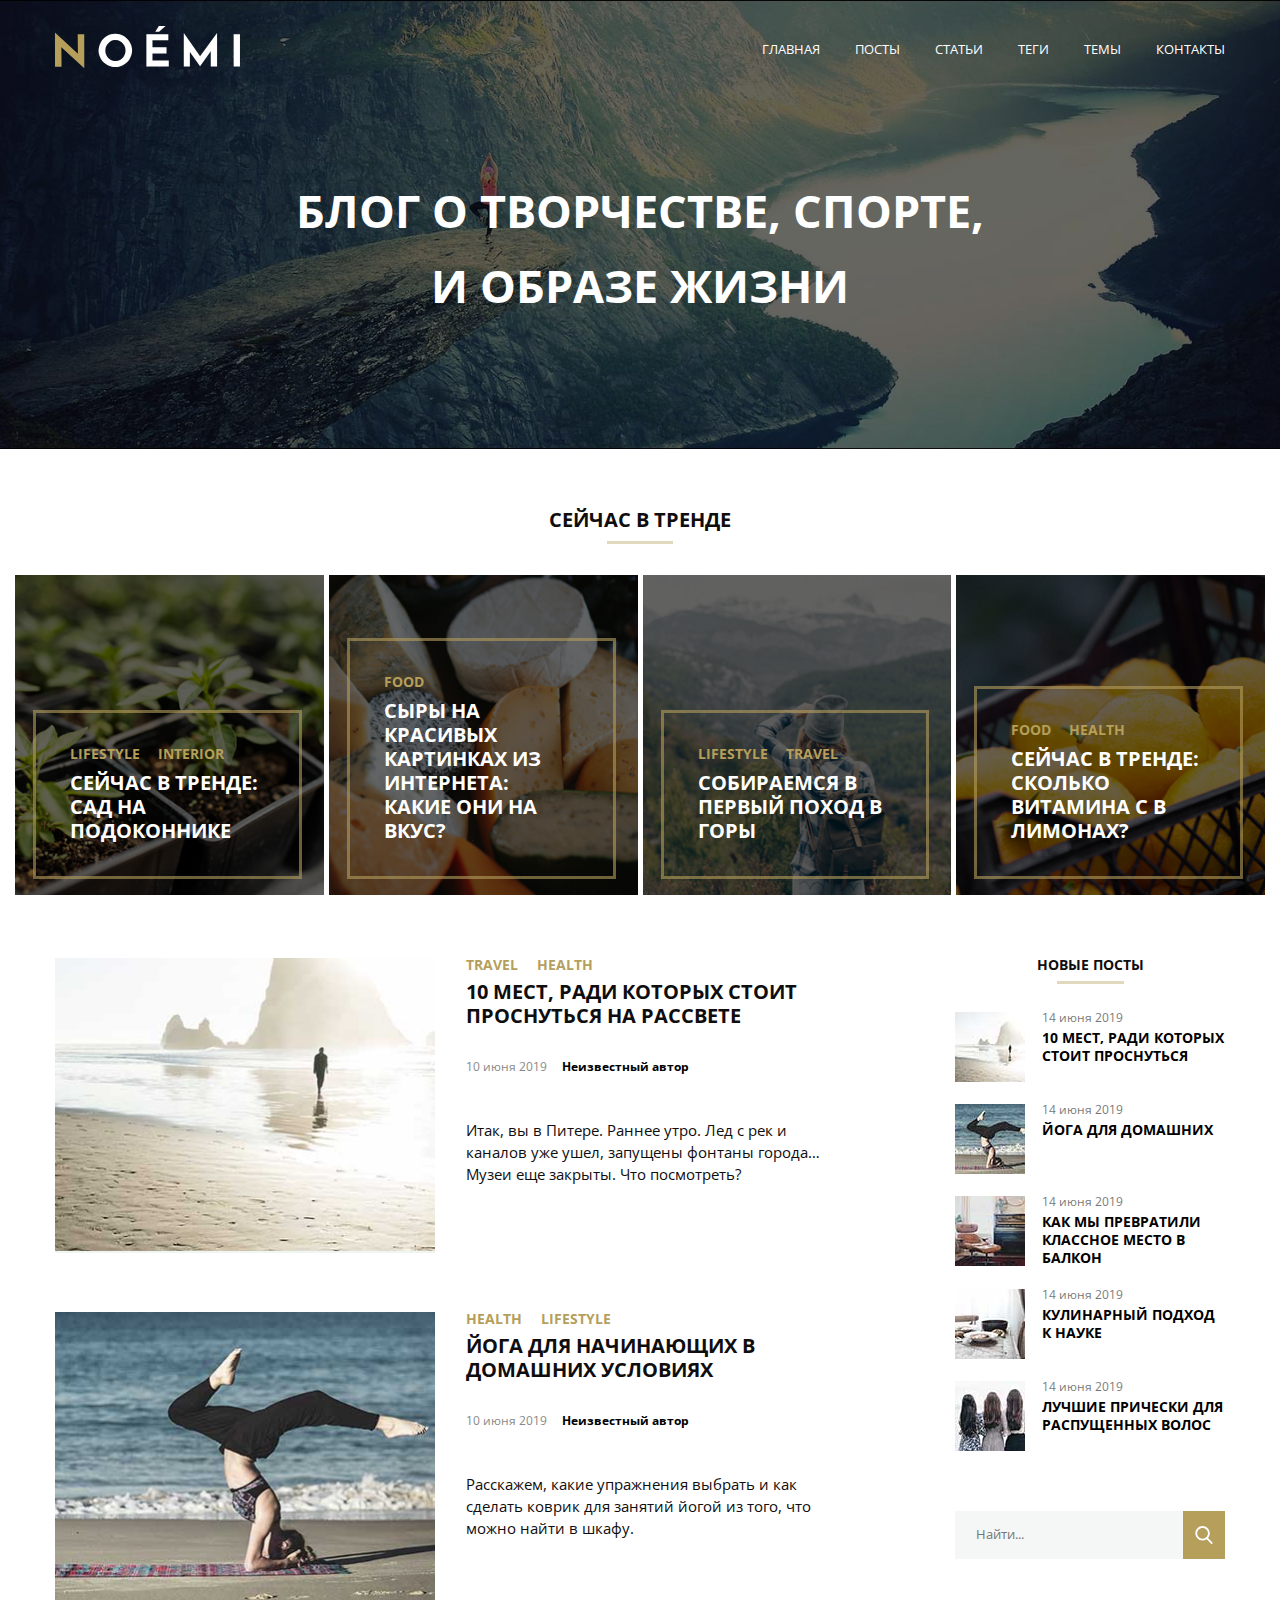
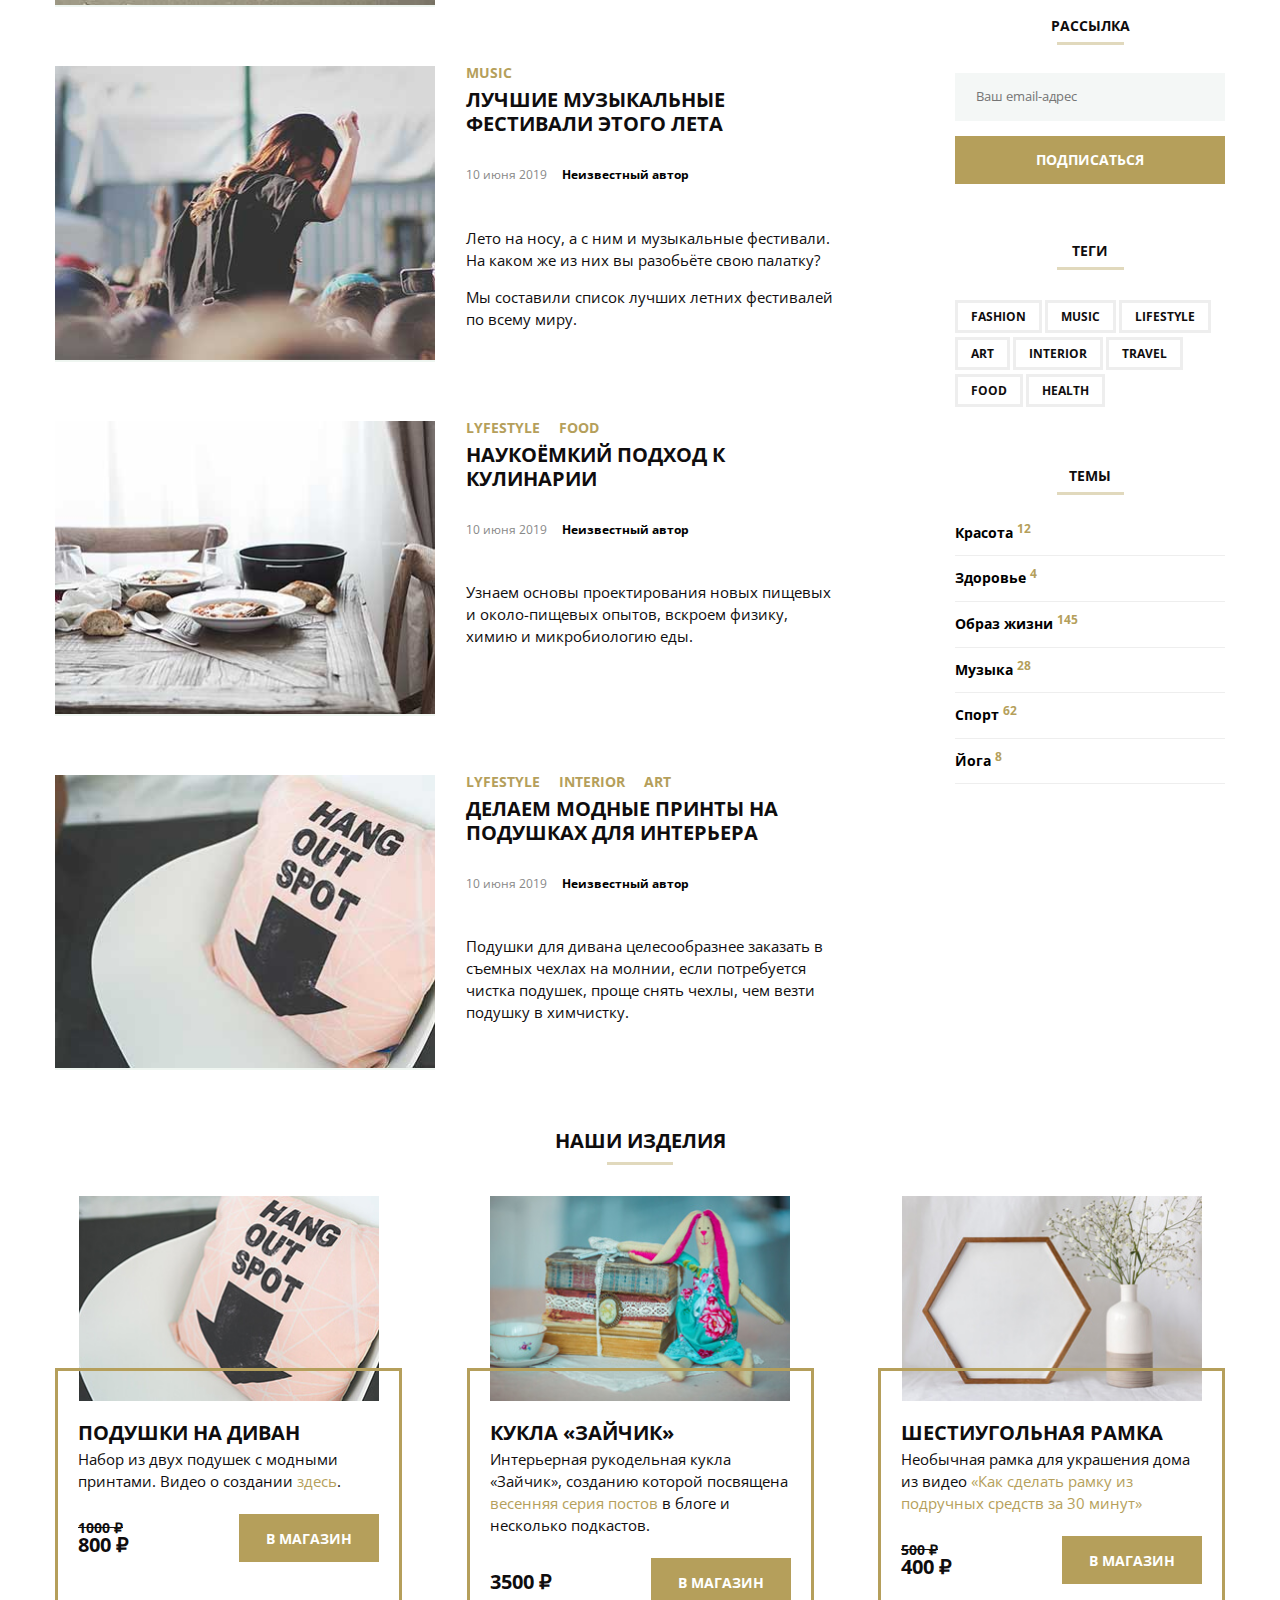
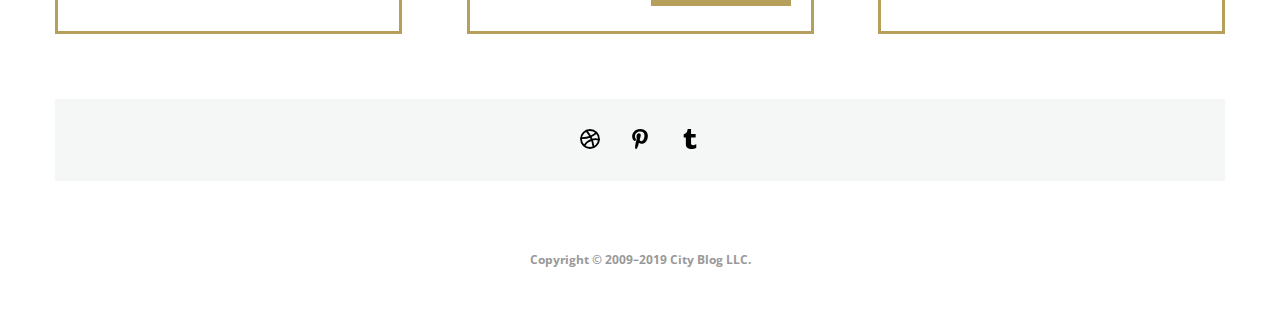
==== commit d40c4ec6: "Завершил адаптив для десктопа, планшетов и мобилок" ====
--- a/index.html
+++ b/index.html
@@ -8,6 +8,7 @@
     <title>NOEMI Modern</title>
     <!-- style -->
     <link rel="stylesheet" href="./css/style.css">
+    <link rel="stylesheet" href="./css/media.css">
 </head>
 
 <body>
@@ -460,7 +461,7 @@
             <!-- /latest-posts -->
 
             <!-- search-form -->
-            <div class="widget">
+            <div class="widget widget-form">
                 <form class="search-form" action="#" method="post">
                     <label class="search-form__label">
                         <input class="search-form__input widget-input" type="text" placeholder="Найти..." required>
@@ -472,7 +473,7 @@
             <!-- /search-form -->
 
             <!-- search-form -->
-            <div class="widget">
+            <div class="widget widget-search">
                 <span class="widget__title">Рассылка</span>
 
                 <form class="subscribe-form" action="#" method="post">
@@ -485,7 +486,7 @@
             <!-- /search-form -->
 
             <!-- tags -->
-            <div class="widget">
+            <div class="widget widget-tags">
                 <span class="widget__title">Теги</span>
 
                 <ul class="tags-widget__list">
--- a/css/style.css
+++ b/css/style.css
@@ -151,7 +151,7 @@
     height: 3px;
     background-color: #b59f5b;
     opacity: 0.4;
-    margin: 9px 0 0 0;
+    margin: 11px 0 0 0;
 }
 
 .trends-cards__wrp {
@@ -172,7 +172,7 @@
     /* line-height: 0; */
     /* width: 410px; */
     width: 25%;
-    height: 320px;
+    min-height: 320px;
 
     position: relative;
     overflow: hidden;
@@ -283,6 +283,7 @@
     /* width: 100%;
     margin: 0 120px 0 0; */
     flex: 0 0 780px;
+    margin-right: 35px;
 }
 
 .right-sidebar {
@@ -304,9 +305,9 @@
     margin: 59px 0 0 0;
 }
 
+
 .article-image {
-    flex: 1 0 380px;
-
+    flex: 0 0 380px;
     background-color: #eff6f1;
     line-height: 1;
     margin: 0 31px 0 0;
@@ -318,7 +319,6 @@
     width: 100%;
     height: 100%;
     object-fit: cover;
-    transition: 1s;
 }
 
 /* .article-image__img .article-image__link:hover {
@@ -608,7 +608,7 @@
 }
 
 .tags-widget__link {
-    padding: 5px 14px;
+    padding: 5px 13px;
     border: 3px solid #eeeeee;
 
     text-transform: uppercase;
--- a/css/media.css
+++ b/css/media.css
@@ -0,0 +1,269 @@
+/* desktop */
+/* screen width > 1200px */
+
+
+
+@media screen and (max-width: 1200px) {
+    /* tablet */
+    /* 641px < screen width < 1200px */
+    .container {
+        padding-left: 35px;
+        padding-right: 35px;
+    }
+
+    .header-logo__img {
+        width: 158px;
+    }
+
+    .header {
+        padding-top: 43px;
+        padding-bottom: 110px;
+    }
+
+    .header-intro {
+        max-width: 640px;
+        margin-top: 85px;
+    }
+
+    .header-title {
+        font-size: 40px;
+        line-height: 1.4;
+    }
+
+    .trends {
+        padding-top: 48px;
+    }
+
+    .section__title {
+        font-size: 18px;
+        margin-bottom: 19px;
+    }
+
+    .header-nav {
+        display: none;
+    }
+
+    .trends-cards__wrp {
+        flex-wrap: wrap;
+        padding: 0;
+    }
+
+    .trends-card {
+        width: calc(50% - 1.5px);
+        min-height: 248px;
+        margin: 0 0 3px 3px;
+        height: 248px;
+    }
+
+    .trends-card:nth-child(1n+1) {
+        margin-left: 0;
+    }
+
+    .card__title {
+        font-size: 17px;
+    }
+
+    .card__content {
+        padding: 31px 30px;
+        left: 20px;
+        right: 20px;
+    }
+
+    /* .trends-card:nth-child(1n+3) {
+        margin-top: 5px;
+    } */
+
+    .main-content-wrp {
+        justify-content: center;
+        padding-top: 45px;
+        padding-bottom: 40px;
+    }
+
+    .main-content {
+        flex: 0 1 395px;
+        margin-right: 30px;
+    }
+    
+    .time-and-author__wrp {
+        margin-bottom: 27px;
+    }
+
+    /* article */
+    .article {
+        flex-direction: column;
+        border-bottom: 3px solid #eee;
+    }
+
+    .article:nth-child(1n+2) {
+        margin: 44px 0 0 0;
+    }
+
+    .article-title {
+        font-size: 17px;
+        line-height: 1.3;
+        margin-top: 11px;
+    }
+
+    .article-image {
+        flex: 1 1 auto;
+        width: 100%;
+        margin-bottom: 11px;
+    }
+
+    .shop-cards-wrp {
+        flex-wrap: wrap;
+    }
+
+}
+
+
+@media screen and (max-width: 640px) {
+    /* mobile */
+    /* screen width < 640px */
+    .container {
+        padding-left: 15px;
+        padding-right: 15px;
+    }
+
+    .header {
+        padding-top: 225px;
+        padding-bottom: 210px;
+    }
+
+    .header-logo {
+        width: 268px;
+    }
+
+    .header-logo__img {
+        width: 268px;
+    }
+
+    .header-wrp {
+        display: flex;
+        flex-direction: column;
+        align-items: center;
+    }
+
+    .header-intro {
+        margin-top: 29px;
+    }
+
+    .header-title {
+        font-size: 26px;
+        line-height: 1.4;
+    }
+
+    .trends {
+        padding-top: 42px;
+    }
+
+    .section__title {
+        font-size: 16px;
+        margin-bottom: 24px;
+    }
+
+    .trends-cards__wrp {
+        flex-direction: column;
+        padding: 0;
+    }
+
+    .trends-card {
+        width: 100%;
+        min-height: 230px;
+        margin-bottom: 4px;
+        height: 230px;
+    }
+
+    .main-content-wrp {
+        flex-direction: column;
+        padding-top: 40px;
+        padding-bottom: 45px;
+    }
+
+    .shop-cards-wrp {
+        flex-direction: column;
+        align-items: center;
+    }
+
+    .shop-card:nth-child(1n+2) {
+        margin-left: 0;
+    }
+
+    .card__content {
+        padding: 25px 18px;
+        left: 15px;
+        right: 15px;
+    }
+
+    .card__title {
+        font-size: 16px;
+    }
+
+    .main-content {
+        margin-right: 0;
+        margin-bottom: 35px;
+    }
+
+    .article-image {
+        margin-bottom: 13px;
+    }
+
+    .article-title {
+        font-size: 16px;
+        line-height: 1.2;
+        margin-top: 11px;
+        margin-bottom: 17px;
+    }
+
+    .time-and-author__wrp {
+        margin-bottom: 0;
+    }
+
+    .article__text p {
+        font-size: 14px;
+        line-height: 1.4;
+        margin: 14px 0;
+    }
+
+    .article {
+        padding-bottom: 6px;
+    }
+
+    .article:nth-child(1n+2) {
+        margin: 35px 0 0 0;
+    }
+
+    .widget__title {
+        font-size: 16px;
+    }
+
+
+    .widget {
+        margin-bottom: 45px;
+    }
+
+    .widget:last-child {
+        margin-bottom: 0;
+    }
+
+    /* .widget-search {
+        margin-bottom: 45px;
+    }
+
+    .widget-tags {
+        margin-bottom: 45px;
+    } */
+
+    .tags-widget__list {
+        line-height: 40px;
+    }
+
+    .shop,
+    .footer {
+        padding-bottom: 45px;
+    }
+
+    .social {
+        margin-bottom: 45px;
+    }
+}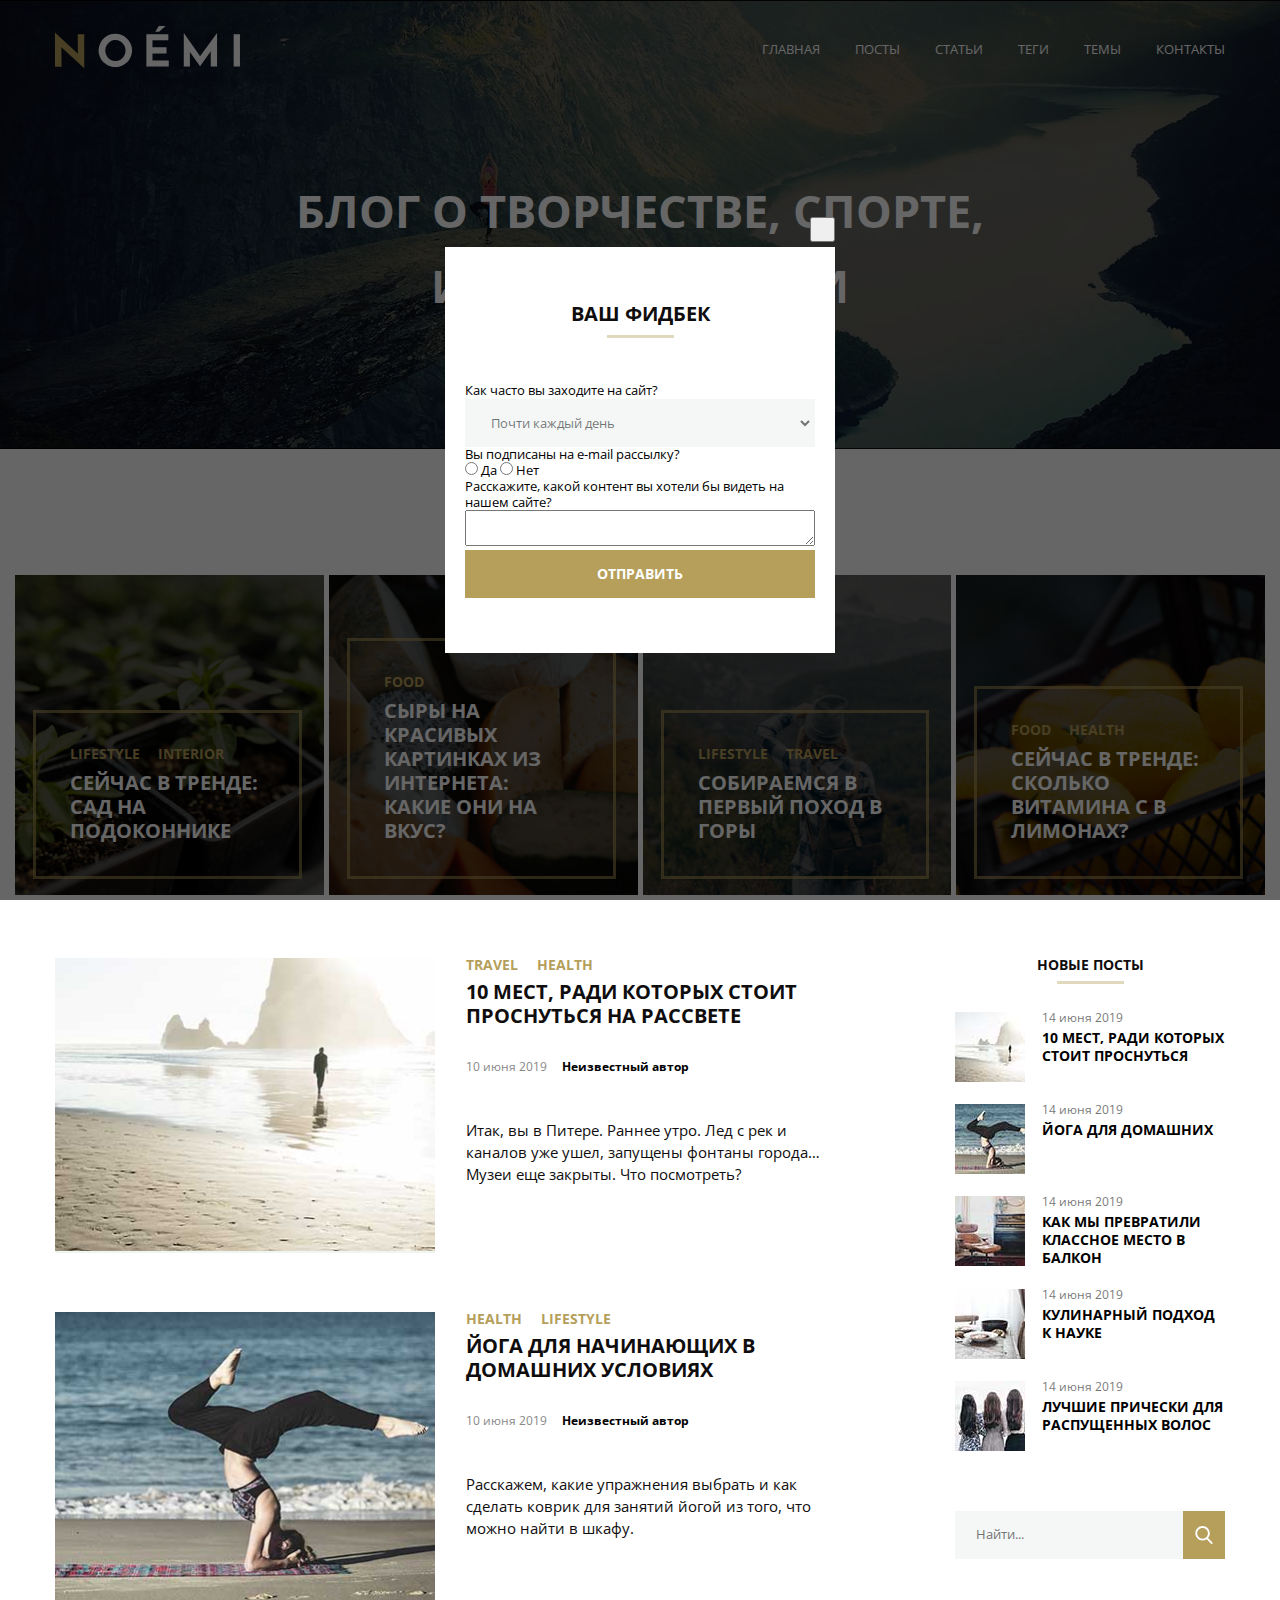
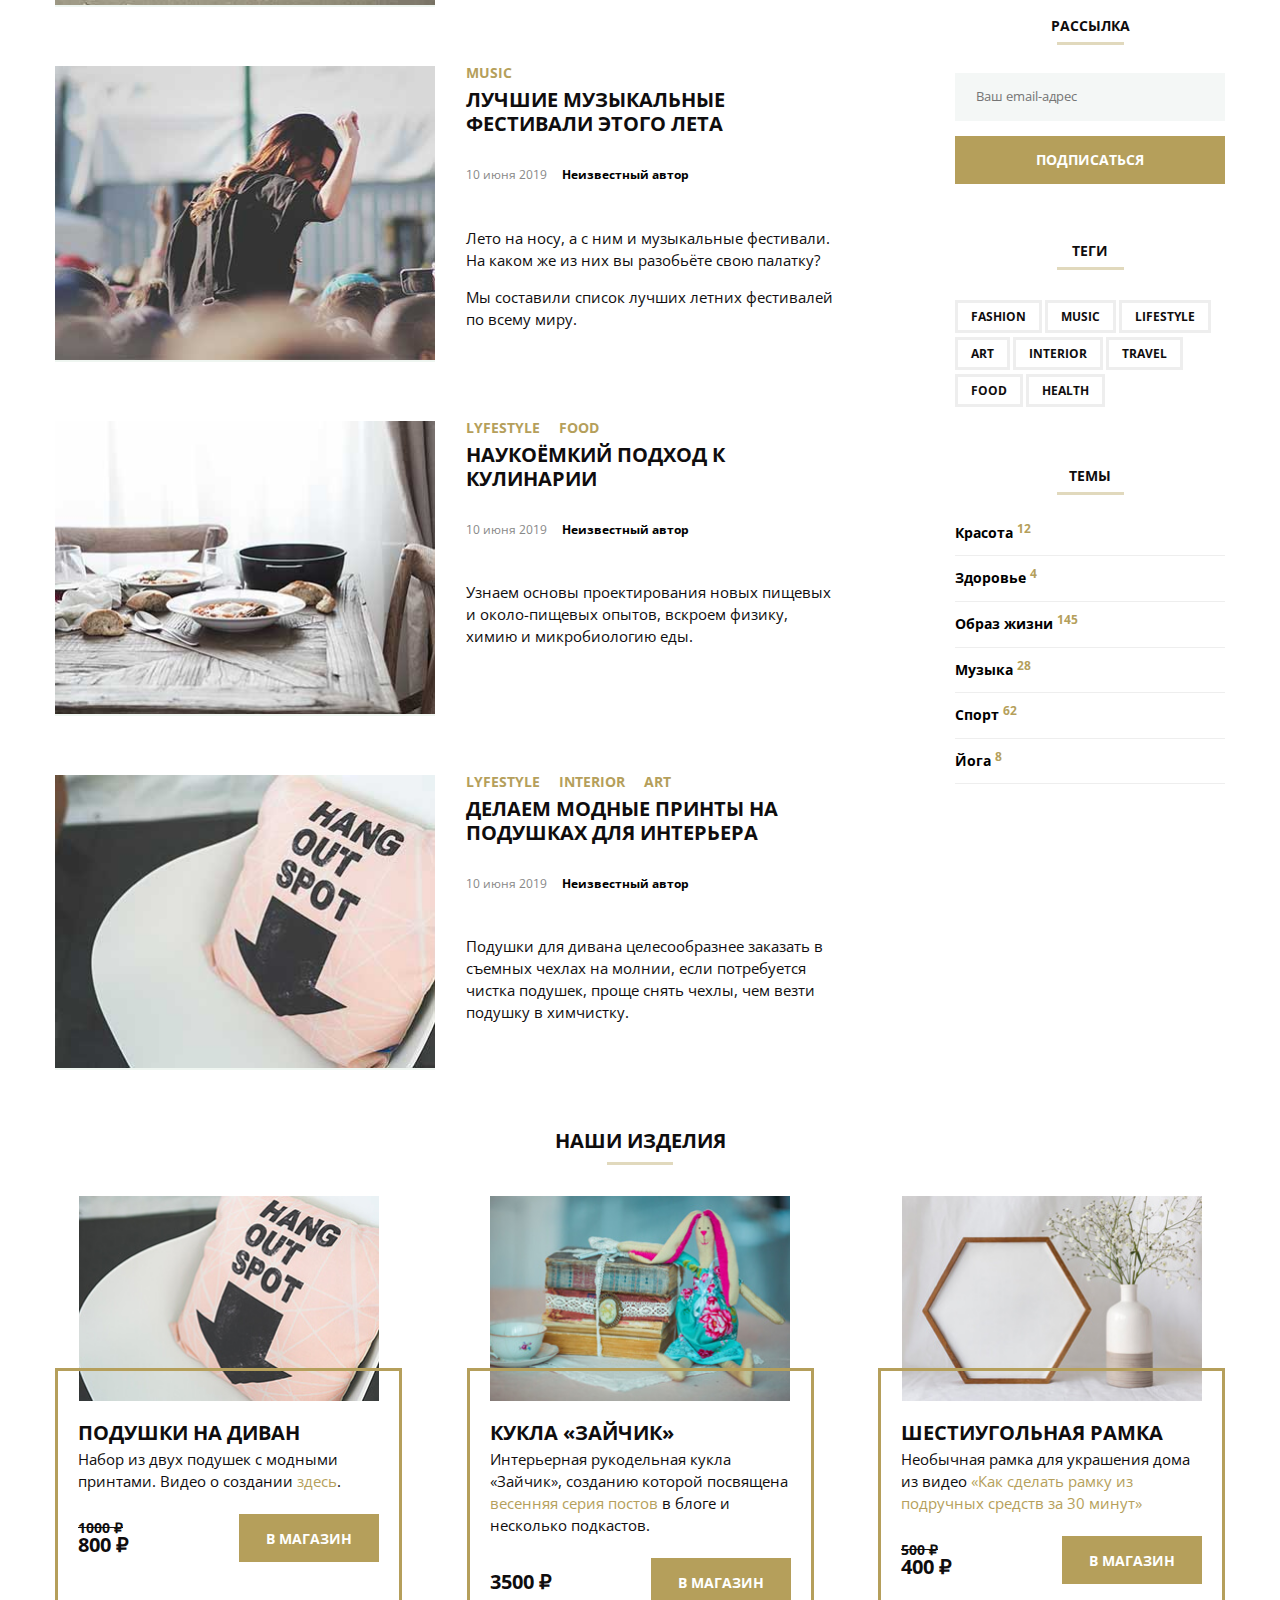
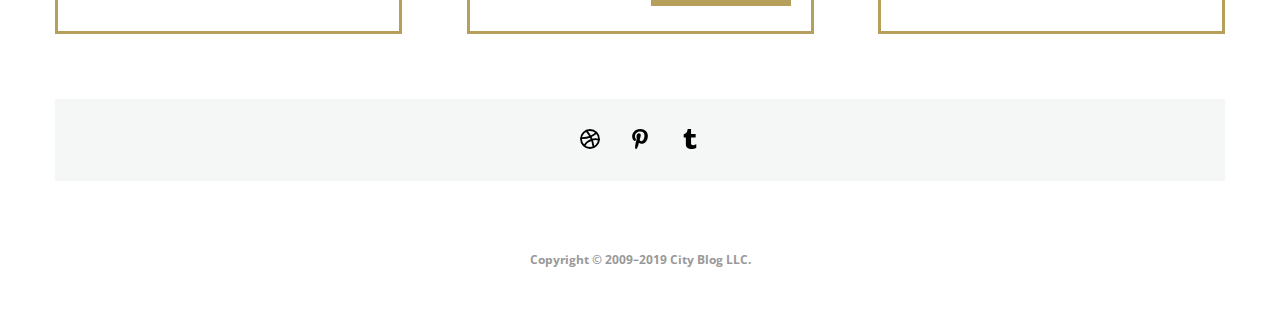
==== commit 84272d0f: "начал верстку попап окна" ====
--- a/index.html
+++ b/index.html
@@ -593,7 +593,8 @@
                     </div>
                     <div class="shop-card__main">
                         <h3 class="shop-card__title">Кукла «Зайчик»</h3>
-                        <p>Интерьерная рукодельная кукла «Зайчик», созданию которой посвящена <a href="#">весенняя серия постов</a> в блоге и несколько подкастов.</p>
+                        <p>Интерьерная рукодельная кукла «Зайчик», созданию которой посвящена <a href="#">весенняя серия
+                                постов</a> в блоге и несколько подкастов.</p>
                         <div class="shop-card__footer">
                             <div class="shop-card__price">
                                 <span>3500 ₽</span>
@@ -612,7 +613,8 @@
                     </div>
                     <div class="shop-card__main">
                         <h3 class="shop-card__title">Шестиугольная рамка</h3>
-                        <p>Необычная рамка для украшения дома из видео <a href="#">«Как сделать рамку из подручных средств за 30 минут»</a> </p>
+                        <p>Необычная рамка для украшения дома из видео <a href="#">«Как сделать рамку из подручных
+                                средств за 30 минут»</a> </p>
                         <div class="shop-card__footer">
                             <div class="shop-card__price">
                                 <span class="price-sale">500 ₽</span>
@@ -629,6 +631,58 @@
         </div>
     </section>
     <!-- /shop -->
+
+    <div class="popup-background">
+        <div class="popup-window">
+            <h3 class="popup__title">Ваш фидбек</h3>
+            <form class="popup__form" action="#" method="post">
+
+                <!-- select -->
+                <div class="form-group">
+                    <label class="popup__form-label">
+                        <span class="group__title">Как часто вы заходите на сайт?</span>
+                        <select class="popup__form-select">
+                            <option value="Почти каждый день">Почти каждый день</option>
+                            <option value="Раз в несколько дней">Раз в несколько дней</option>
+                            <option value="Раз в несколько недель">Раз в несколько недель</option>
+                            <option value="Несколько раз в год">Несколько раз в год</option>
+                        </select>
+                    </label>
+                </div>
+                <!-- /select -->
+
+                <!-- radio -->
+                <div class="form-group">
+                    <span class="group__title">Вы подписаны на e-mail рассылку?</span>
+                    <label class="popup__radio-label">
+                        <input class="popup__radio-btn" type="radio" name="e-mail">
+                        <span>Да</span>
+                    </label>
+                    <label class="popup__radio-label">
+                        <input class="popup__radio-btn" type="radio" name="e-mail">
+                        <span>Нет</span>
+                    </label>
+                </div>
+                <!-- /radio -->
+
+                <!-- textarea -->
+                <div class="form-group">
+                    <label class="popup__form-label">
+                        <span class="group__title">Расскажите, какой контент вы хотели бы видеть на нашем сайте?</span>
+                        <textarea class="form-textarea"></textarea>
+                    </label>
+                </div>
+                <!-- /textarea -->
+
+                <div class="form-group">
+                    <button class="form-button" type="submit">Отправить</button>
+                </div>
+
+            </form>
+
+            <button class="popup-close"></button>
+        </div>
+    </div>
 
     <!-- footer -->
     <footer class="footer">
--- a/css/style.css
+++ b/css/style.css
@@ -780,6 +780,127 @@
     background-color: #323232;
 }
 
+/* Popup
+   ========================================================================== */
+.popup-background {
+    background-color: rgba(0, 0, 0, 0.6);
+    position: fixed;
+    top: 0;
+    left: 0;
+    right: 0;
+    bottom: 0;
+    z-index: 10;
+
+    display: flex;
+    justify-content: center;
+    align-items: center;
+}
+
+.popup-window {
+    box-sizing: border-box;
+    width: 390px;
+    min-height: 390px;
+    padding: 55px 20px;
+    background-color: #fff;
+
+    font-size: 13px;
+    color: #000;
+    line-height: 1.2;
+    text-align: left;
+
+    position: relative;
+}
+
+.popup-close {
+    display: block;
+    width: 25px;
+    height: 25px;
+
+    position: absolute;
+    right: 0;
+    top: -30px;
+
+    cursor: pointer;
+}
+
+.popup__title {
+    margin-top: 0;
+    margin-bottom: 45px;
+
+    text-transform: uppercase;
+    text-align: center;
+    font-size: 20px;
+    color: #0f0d0e;
+
+    display: flex;
+    flex-direction: column;
+    justify-content: center;
+    align-items: center;
+}
+
+.popup__title::after {
+    content: "";
+    display: block;
+    width: 67px;
+    height: 3px;
+    background-color: #b59f5b;
+    opacity: 0.4;
+    margin: 9px 0 0 0;
+}
+
+.group__title {
+    display: block;
+}
+
+.popup__form {}
+
+.form-group {}
+
+.popup__form-label {}
+
+.group__title {}
+
+.popup__form-select {
+    width: 100%;
+    height: 48px;
+    padding: 0 20px;
+    background-color: #f4f7f6;
+    border: 2px solid #f4f7f6;
+    font-size: 13px;
+    color: rgba(0, 0, 0, 0.541);
+}
+
+.popup__radio-label {}
+
+.popup__radio-btn {}
+
+.form-textarea {
+    box-sizing: border-box;
+    min-width: 100%;
+    max-width: 100%;
+}
+
+.form-button {
+    width: 100%;
+    height: 48px;
+    border: 0;
+
+    background-color: #b59f5b;
+
+    font-size: 14px;
+    color: #fff;
+    font-weight: 700;
+    text-align: center;
+    text-transform: uppercase;
+
+    cursor: pointer;
+    transition: background-color 0.2s ease-in-out;
+}
+
+.form-button:hover {
+    background-color: #323232;
+}
+
 /* Footer
    ========================================================================== */
 .footer {
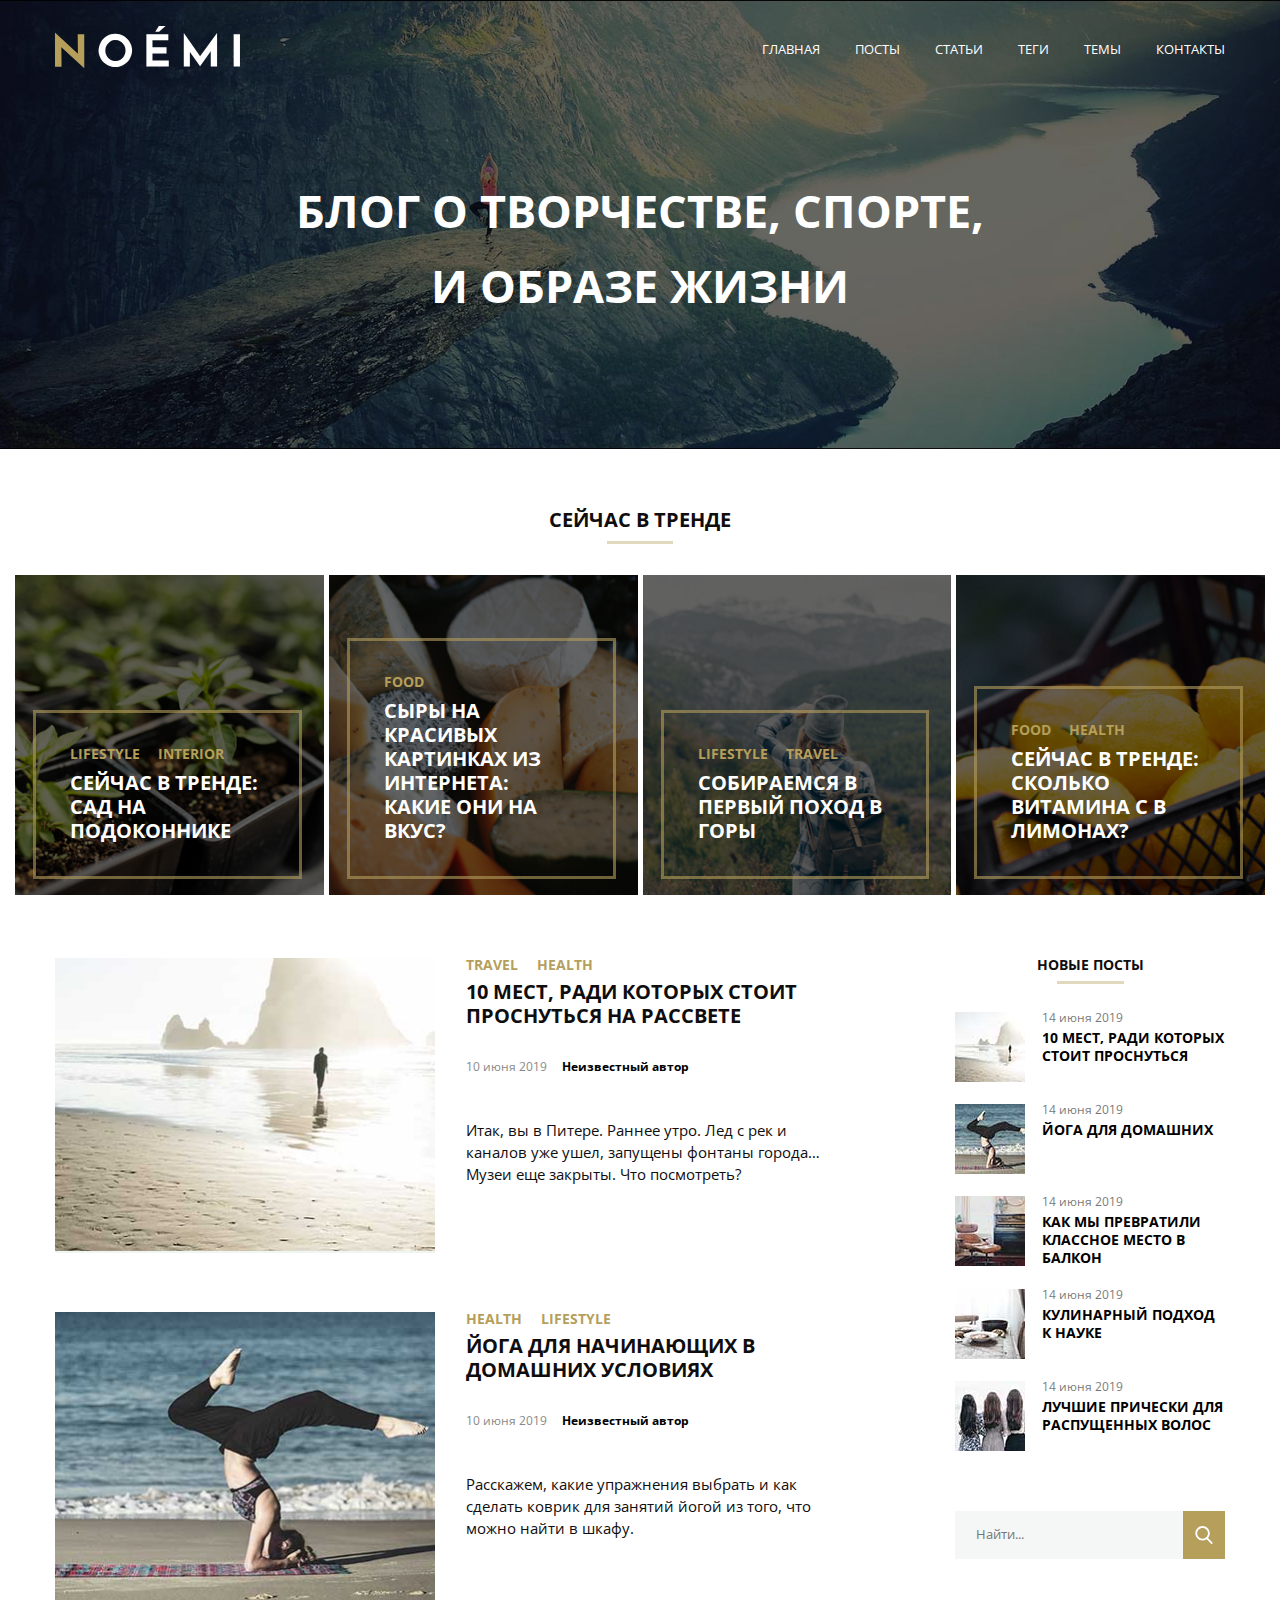
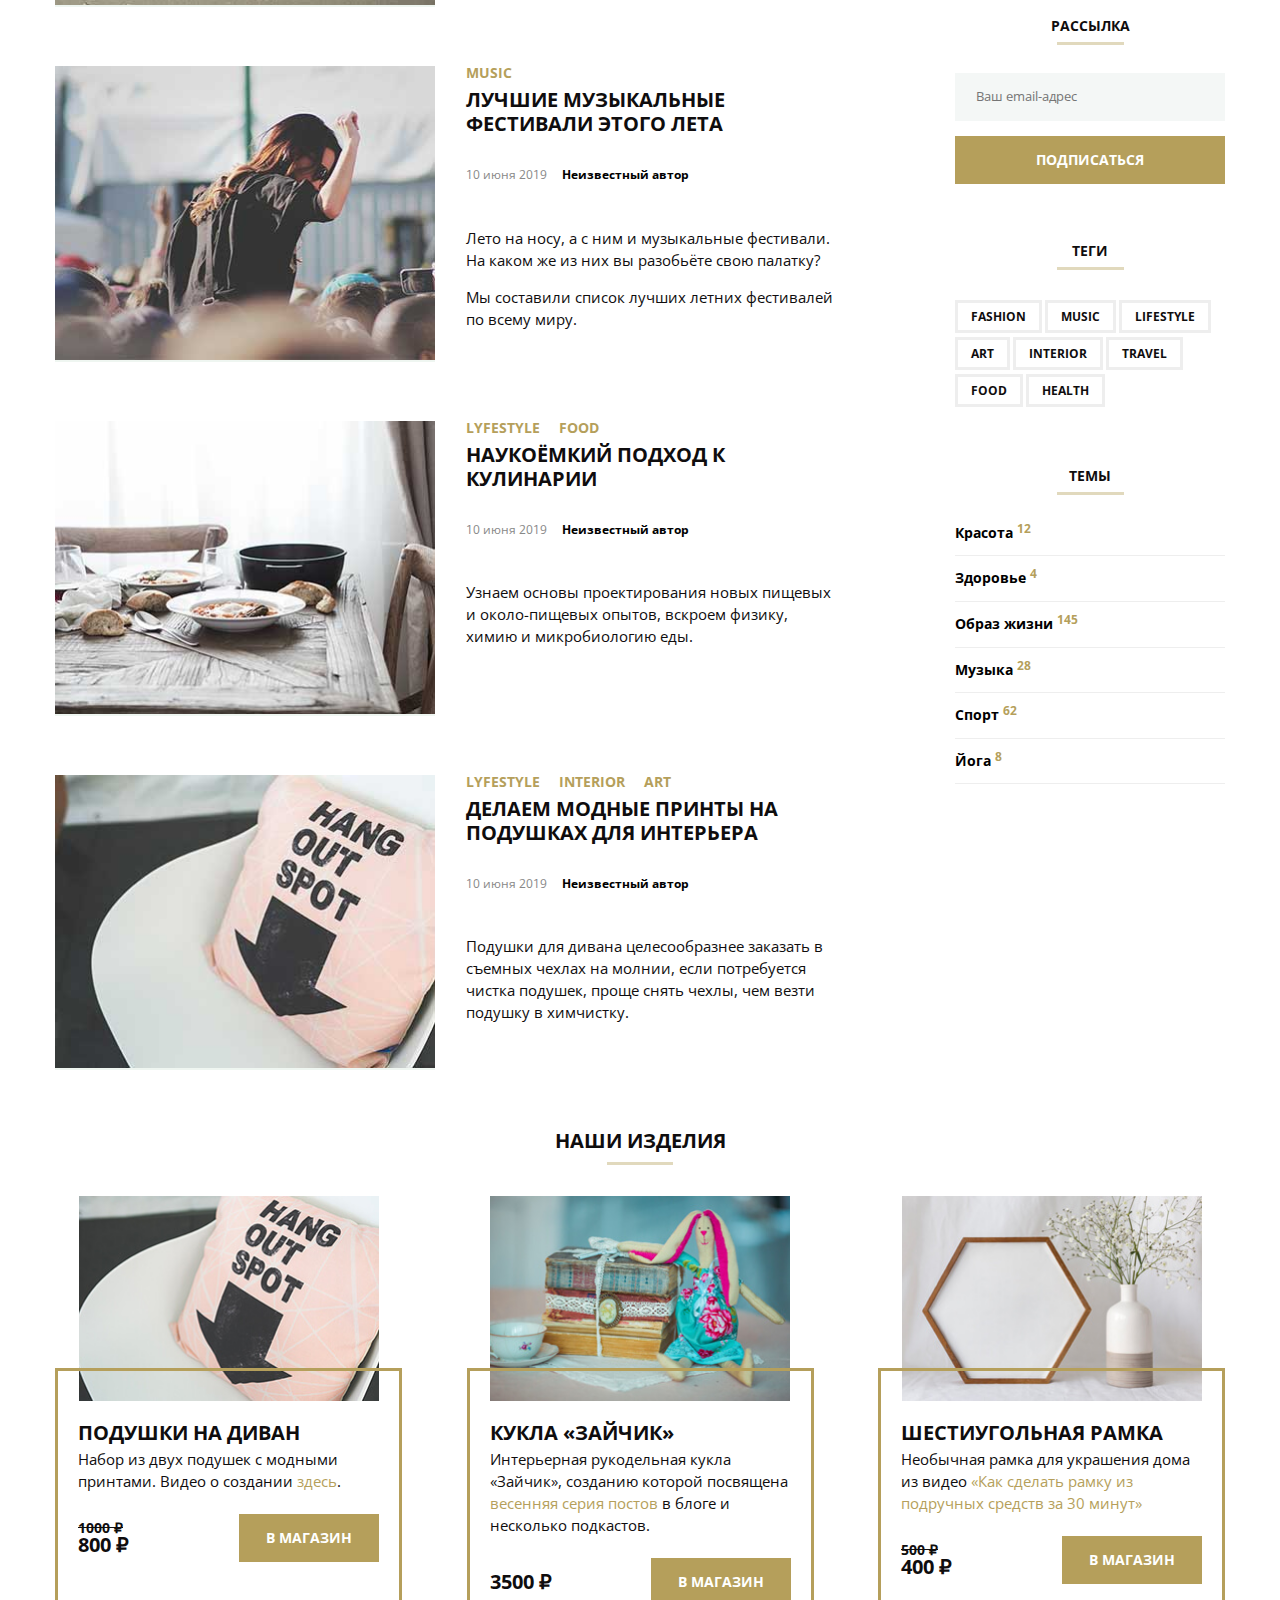
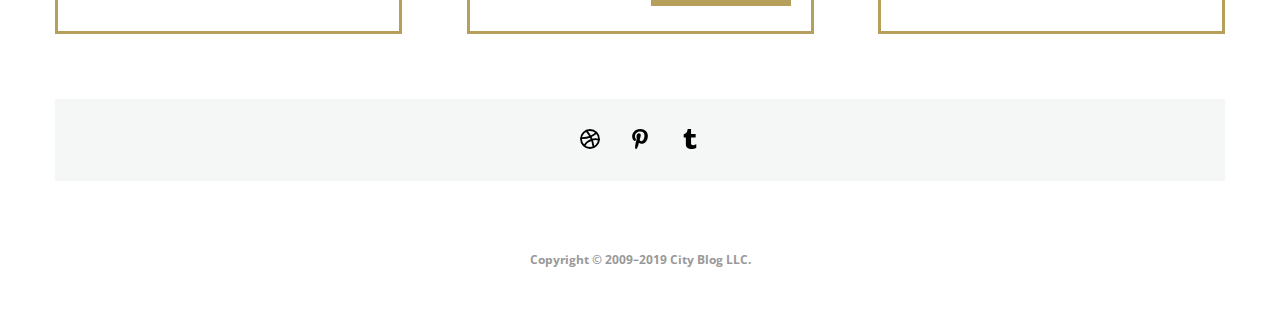
==== commit 20968f3e: "Завершил адаптив и мобильную верстку" ====
--- a/index.html
+++ b/index.html
@@ -13,6 +13,10 @@
 
 <body>
 
+    <!--[if lt IE 9]>
+            <p>Вы используете <strong>устаревший</strong> браузер. Пожалуйста <a href="http://browsehappy.com/">обновите свой браузер</a> до последней версии .</p>
+    <![endif]-->
+
     <!-- header -->
     <header class="header">
         <div class="container header-wrp">
@@ -44,7 +48,48 @@
                         </li>
                     </ul>
                 </nav>
-            </div>
+
+                <button class="mobile-nav-button" type="submit" title="Навигация">
+                    <span class="mobile-hamburger"></span>
+                </button>
+
+                <div class="mobile-nav-wrp">
+                    <div class="mobile-nav-logo">
+                        <a href="#" title="NOEMI Modern">
+                            <img class="mobile-nav__img" src="./images/noemi-logo.svg" alt="Логотип">
+                        </a>
+                    </div>
+                    <nav class="mobile-nav">
+                        <ul class="mobile-nav__list">
+                            <li class="mobile-nav__item">
+                                <a class="mobile-nav__link" href="#" title="Главная">Главная</a>
+                            </li>
+                            <li class="mobile-nav__item">
+                                <a class="mobile-nav__link" href="#" title="Посты">Посты</a>
+                            </li>
+                            <li class="mobile-nav__item">
+                                <a class="mobile-nav__link" href="#" title="Статьи">Статьи</a>
+                            </li>
+                            <li class="mobile-nav__item">
+                                <a class="mobile-nav__link" href="#" title="Теги">Теги</a>
+                            </li>
+                            <li class="mobile-nav__item">
+                                <a class="mobile-nav__link" href="#" title="Темы">Темы</a>
+                            </li>
+                            <li class="mobile-nav__item">
+                                <a class="mobile-nav__link" href="#" title="Контакты">Контакты</a>
+                            </li>
+                        </ul>
+                    </nav>
+                </div>
+            </div>
+
+            <div class="header-mobile-logo">
+                <a href="#" title="NOEMI Modern">
+                    <img class="header-mobile-logo__img" src="./images/noemi-logo.svg" alt="Логотип">
+                </a>
+            </div>
+
             <div class="header-intro">
                 <h1 class="header-title">Блог о творчестве, спорте, и образе жизни</h1>
             </div>
@@ -580,7 +625,7 @@
                                 <span class="price-sale">1000 ₽</span>
                                 <span>800 ₽</span>
                             </div>
-                            <a class="shop-card__button" href="#" title="В магазин">В магазин</a>
+                            <button class="shop-card__button" title="В магазин">В магазин</button>
                         </div>
                     </div>
                 </div>
@@ -599,7 +644,7 @@
                             <div class="shop-card__price">
                                 <span>3500 ₽</span>
                             </div>
-                            <a class="shop-card__button" href="#" title="В магазин">В магазин</a>
+                            <button class="shop-card__button" title="В магазин">В магазин</button>
                         </div>
                     </div>
                 </div>
@@ -620,7 +665,7 @@
                                 <span class="price-sale">500 ₽</span>
                                 <span>400 ₽</span>
                             </div>
-                            <a class="shop-card__button" href="#" title="В магазин">В магазин</a>
+                            <button class="shop-card__button" title="В магазин">В магазин</button>
                         </div>
                     </div>
                 </div>
@@ -632,6 +677,7 @@
     </section>
     <!-- /shop -->
 
+    <!-- popup-window -->
     <div class="popup-background">
         <div class="popup-window">
             <h3 class="popup__title">Ваш фидбек</h3>
@@ -641,7 +687,8 @@
                 <div class="form-group">
                     <label class="popup__form-label">
                         <span class="group__title">Как часто вы заходите на сайт?</span>
-                        <select class="popup__form-select">
+                        <select class="popup__form-select popup__form-input" required>
+                            <option value="" selected disabled>Ответьте на вопрос:</option>
                             <option value="Почти каждый день">Почти каждый день</option>
                             <option value="Раз в несколько дней">Раз в несколько дней</option>
                             <option value="Раз в несколько недель">Раз в несколько недель</option>
@@ -654,22 +701,25 @@
                 <!-- radio -->
                 <div class="form-group">
                     <span class="group__title">Вы подписаны на e-mail рассылку?</span>
-                    <label class="popup__radio-label">
-                        <input class="popup__radio-btn" type="radio" name="e-mail">
-                        <span>Да</span>
-                    </label>
-                    <label class="popup__radio-label">
-                        <input class="popup__radio-btn" type="radio" name="e-mail">
-                        <span>Нет</span>
-                    </label>
+                    <div class="radio-group">
+                        <label class="popup__radio-label-wrp">
+                            <input class="popup__radio-btn" type="radio" name="e-mail" required>
+                            <span class="popup__radio-label">Да</span>
+                        </label>
+                        <label class="popup__radio-label-wrp">
+                            <input class="popup__radio-btn" type="radio" name="e-mail" required>
+                            <span class="popup__radio-label">Нет</span>
+                        </label>
+                    </div>
                 </div>
                 <!-- /radio -->
 
                 <!-- textarea -->
-                <div class="form-group">
+                <div class="form-group  form-group-textarea">
                     <label class="popup__form-label">
                         <span class="group__title">Расскажите, какой контент вы хотели бы видеть на нашем сайте?</span>
-                        <textarea class="form-textarea"></textarea>
+                        <textarea class="form-textarea popup__form-input"
+                            placeholder="Может, больше рецептов?" required></textarea>
                     </label>
                 </div>
                 <!-- /textarea -->
@@ -683,6 +733,7 @@
             <button class="popup-close"></button>
         </div>
     </div>
+    <!-- /popup-window -->
 
     <!-- footer -->
     <footer class="footer">
@@ -745,7 +796,10 @@
         </div>
     </footer>
     <!-- /footer -->
-
+    
+    <!-- script -->
+    <script src="./js/main.js"></script>
+    <!-- /script -->
 </body>
 
 </html>--- a/css/style.css
+++ b/css/style.css
@@ -29,6 +29,10 @@
     margin: 0 auto;
     padding: 0 15px;
     max-width: 1170px;
+}
+
+.no-scrol {
+    overflow: hidden;
 }
 
 /* Header
@@ -72,6 +76,17 @@
     width: 185px;
 }
 
+.header-mobile-logo {
+    max-width: 268px;
+    margin: 0 auto;
+    display: none;
+}
+
+.header-mobile-logo__img {
+    width: 100%;
+    height: auto;
+}
+
 .header-nav {
     font-size: 13px;
     color: #fff;
@@ -117,6 +132,98 @@
     line-height: 1.667;
     text-align: center;
     margin: 0;
+}
+
+/* Mobile-nav
+   ========================================================================== */
+.mobile-nav-button {
+    width: 25px;
+    height: 18px;
+    cursor: pointer;
+
+    background-color: initial;
+    border: none;
+    position: relative;
+    padding: 0;
+
+    display: none;
+    position: relative;
+    z-index: 99;
+}
+
+/* hamburger */
+.mobile-hamburger,
+.mobile-hamburger::after,
+.mobile-hamburger::before {
+    display: block;
+    width: 100%;
+    height: 3px;
+    background-color: #fff;
+}
+
+.mobile-hamburger::before {
+    content: "";
+    position: absolute;
+    top: 0;
+    left: 0;
+}
+
+.mobile-hamburger::after {
+    content: "";
+    position: absolute;
+    bottom: 0;
+    left: 0;
+}
+
+.mobile-nav-wrp {
+    background-color: #000;
+    color: #fff;
+    padding: 0 15px;
+    position: fixed;
+    top: 0;
+    left: 0;
+    right: 0;
+    bottom: 0;
+
+    display: none;
+    justify-content: center;
+    align-items: center;
+    flex-direction: column;
+}
+
+.mobile-nav-logo {
+    /* border: 1px solid #FFF; */
+    max-width: 300px;
+    margin-bottom: 85px;
+}
+
+.mobile-nav__img {
+    width: 100%;
+}
+
+
+.mobile-nav {
+    text-align: center;
+    font-size: 20px;
+    text-transform: uppercase;
+}
+
+.mobile-nav__list {
+    list-style: none;
+    padding: 0;
+    margin: 0;
+}
+
+.mobile-nav__item {
+    margin-bottom: 15px;
+}
+
+.mobile-nav__link {
+    color: #b59f5b;
+}
+
+.mobile-nav-show {
+    display: flex;
 }
 
 /* Trends
@@ -691,7 +798,7 @@
 
 .shop-card__picture {
     box-sizing: border-box;
-    width: 300px;
+    max-width: 300px;
     height: 205px;
     background-color: #eff6f1;
     margin: 0 auto;
@@ -764,6 +871,7 @@
     height: 48px;
     padding: 15px;
 
+    border: none;
     background-color: #b59f5b;
 
     font-size: 14px;
@@ -791,7 +899,7 @@
     bottom: 0;
     z-index: 10;
 
-    display: flex;
+    display: none;
     justify-content: center;
     align-items: center;
 }
@@ -799,8 +907,8 @@
 .popup-window {
     box-sizing: border-box;
     width: 390px;
-    min-height: 390px;
-    padding: 55px 20px;
+    /* min-height: 590px; */
+    padding: 50px 29px;
     background-color: #fff;
 
     font-size: 13px;
@@ -809,23 +917,32 @@
     text-align: left;
 
     position: relative;
+
+    margin: 0 15px;
 }
 
 .popup-close {
     display: block;
-    width: 25px;
-    height: 25px;
+    width: 18px;
+    height: 18px;
 
     position: absolute;
     right: 0;
-    top: -30px;
+    top: -28px;
 
     cursor: pointer;
+
+    background-image: url("../images/svg/form-x.svg");
+    background-repeat: no-repeat;
+    background-size: cover;
+    background-position: center center;
+    background-color: initial;
+    border: none;
 }
 
 .popup__title {
     margin-top: 0;
-    margin-bottom: 45px;
+    margin-bottom: 25px;
 
     text-transform: uppercase;
     text-align: center;
@@ -850,34 +967,92 @@
 
 .group__title {
     display: block;
+    margin-bottom: 10px;
 }
 
 .popup__form {}
 
-.form-group {}
+.form-group {
+    margin-bottom: 32px;
+}
+
+.form-group:last-child {
+    margin-bottom: 0;
+}
 
 .popup__form-label {}
 
 .group__title {}
+
+.popup__form-input {
+    background-color: #f4f7f6;
+    border: 1px solid #f4f7f6;
+    font-size: 13px;
+    color: rgba(0, 0, 0, 0.541);
+    outline: none;
+}
+
+.popup__form-input:focus {
+    border: 1px solid #b59f5b;
+}
 
 .popup__form-select {
     width: 100%;
     height: 48px;
     padding: 0 20px;
-    background-color: #f4f7f6;
-    border: 2px solid #f4f7f6;
-    font-size: 13px;
-    color: rgba(0, 0, 0, 0.541);
-}
-
-.popup__radio-label {}
-
-.popup__radio-btn {}
+}
+
+.radio-group {
+    display: flex;
+}
+
+.popup__radio-label-wrp {
+    display: block;
+    margin-right: 15px;
+}
+
+.popup__radio-label {
+    display: flex;
+    align-items: center;
+}
+
+.popup__radio-label::before {
+    content: "";
+    display: block;
+    width: 19px;
+    height: 19px;
+    cursor: pointer;
+    margin-right: 4px;
+
+    background-image: url("../images/svg/form-empty-circle.svg");
+    background-repeat: no-repeat;
+    background-size: cover;
+    background-position: center center;
+
+}
+
+.popup__radio-btn {
+    width: 1px;
+    height: 1px;
+    position: absolute;
+    clip: rect(1px, 1px, 1px, 1px);
+}
+
+.popup__radio-btn:checked~.popup__radio-label::before {
+    background-image: url("../images/svg/form-circle.svg");
+}
 
 .form-textarea {
     box-sizing: border-box;
     min-width: 100%;
     max-width: 100%;
+    min-height: 135px;
+    max-height: 200px;
+    padding: 15px 20px;
+}
+
+.form-group-textarea {
+    margin-bottom: 15px;
 }
 
 .form-button {
@@ -899,6 +1074,10 @@
 
 .form-button:hover {
     background-color: #323232;
+}
+
+.popup-active {
+    display: flex;
 }
 
 /* Footer
--- a/css/media.css
+++ b/css/media.css
@@ -20,6 +20,10 @@
         padding-bottom: 110px;
     }
 
+    .mobile-nav-button {
+        display: block;
+    }
+
     .header-intro {
         max-width: 640px;
         margin-top: 85px;
@@ -126,23 +130,36 @@
     }
 
     .header {
-        padding-top: 225px;
+        padding-top: 32px;
         padding-bottom: 210px;
     }
 
     .header-logo {
-        width: 268px;
+        display: none;
+    }
+
+    .header-mobile-logo {
+        display: block;
+    }
+
+    .header-mobile-logo__img {
+        width: 100%;
+    }
+
+    .header-line {
+        justify-content: end;
+        margin-bottom: 173px;
     }
 
     .header-logo__img {
         width: 268px;
     }
 
-    .header-wrp {
+    /* .header-wrp {
         display: flex;
         flex-direction: column;
         align-items: center;
-    }
+    } */
 
     .header-intro {
         margin-top: 29px;
